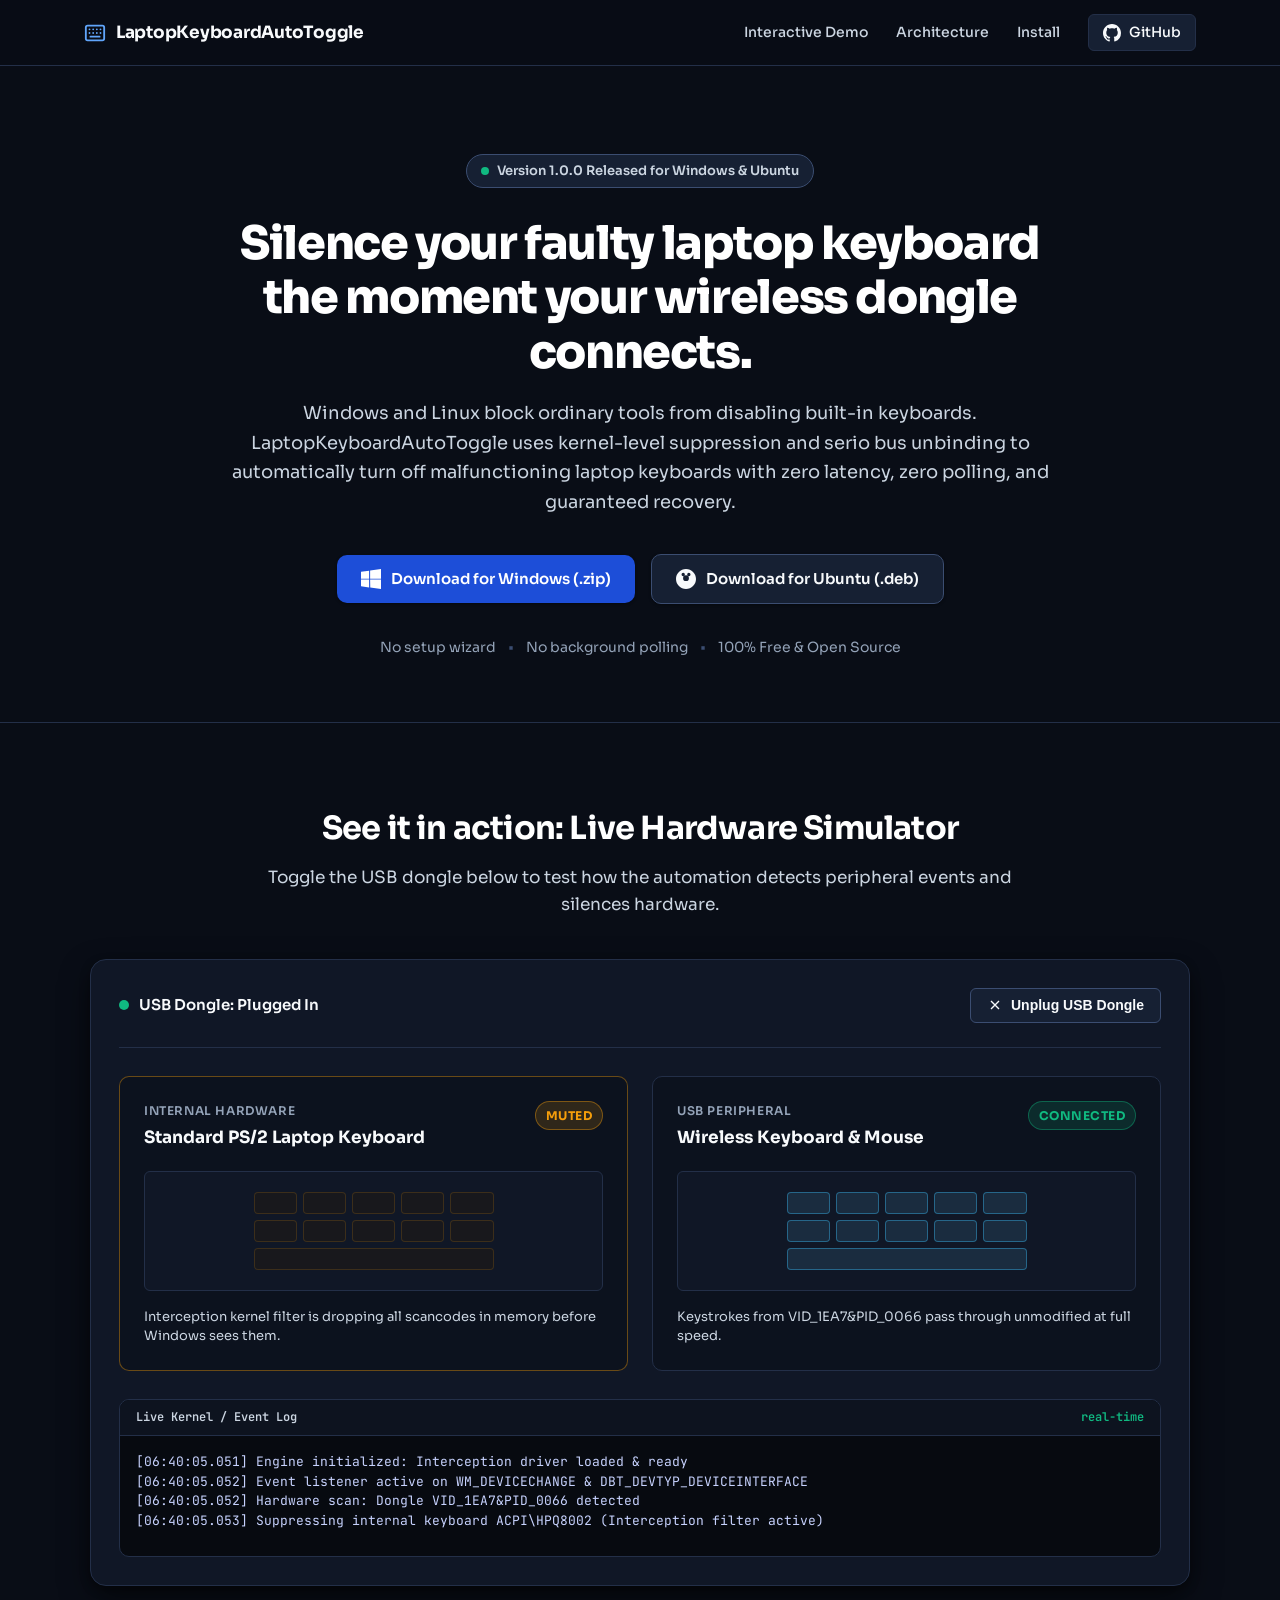
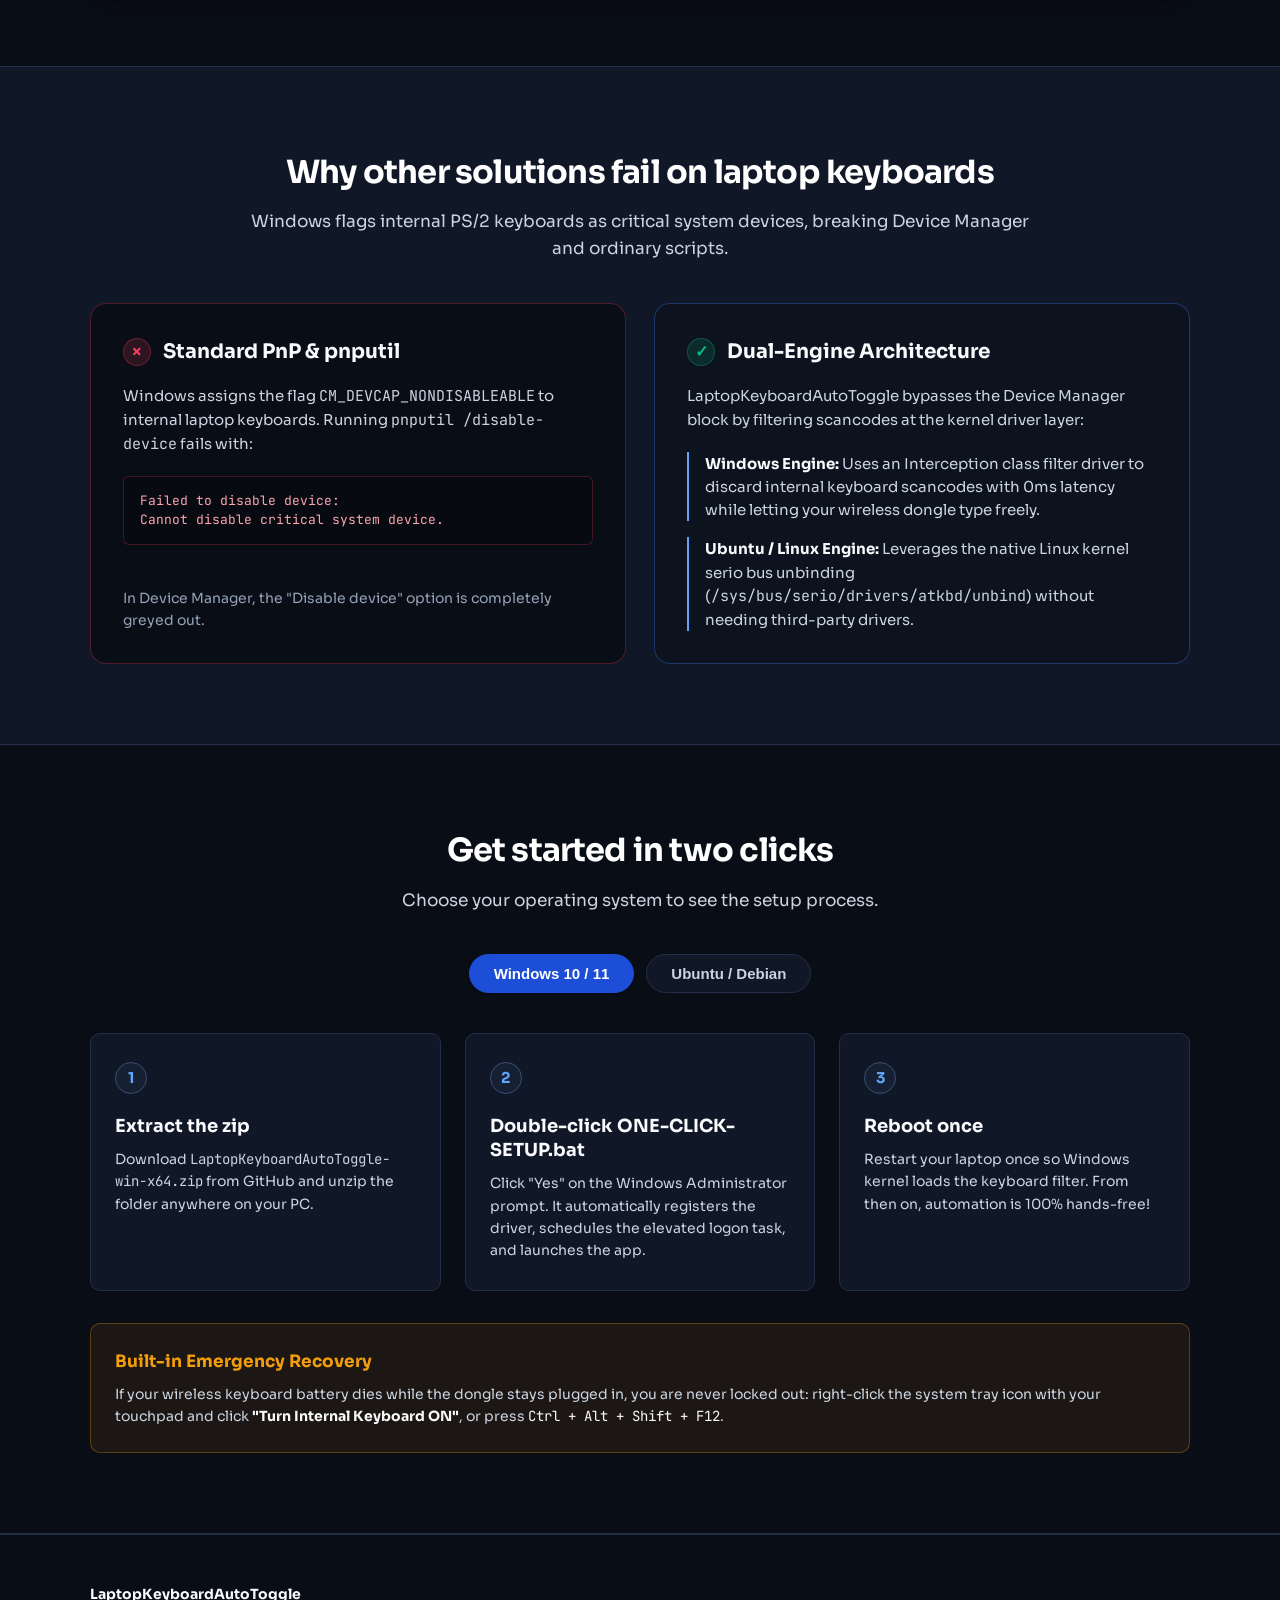
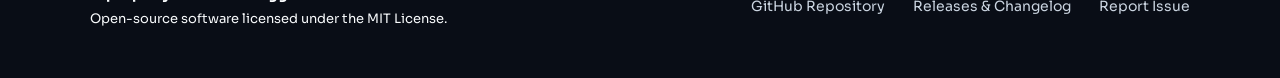
==== docs/index.html @ 0df617f4 "Add responsive landing page with interactive hardware simulator via impeccable skill" ====
<!DOCTYPE html>
<html lang="en">
<head>
  <meta charset="UTF-8">
  <meta name="viewport" content="width=device-width, initial-scale=1.0">
  <title>LaptopKeyboardAutoToggle — Automatic Internal Keyboard Suppression</title>
  <meta name="description" content="Lightweight open-source utility for Windows and Ubuntu that automatically silences faulty laptop keyboards when a wireless USB dongle connects.">
  <link rel="stylesheet" href="style.css">
  <link rel="preconnect" href="https://fonts.googleapis.com">
  <link rel="preconnect" href="https://fonts.gstatic.com" crossorigin>
  <link href="https://fonts.googleapis.com/css2?family=Sora:wght@400;500;600;700;800&family=JetBrains+Mono:wght@400;500;600&display=swap" rel="stylesheet">
</head>
<body>

  <!-- Navigation -->
  <nav class="site-nav">
    <div class="nav-container">
      <a href="#" class="brand">
        <svg class="brand-icon" viewBox="0 0 24 24" fill="none" stroke="currentColor" stroke-width="2" stroke-linecap="round" stroke-linejoin="round">
          <rect x="2" y="4" width="20" height="16" rx="2"></rect>
          <path d="M6 8h.001M10 8h.001M14 8h.001M18 8h.001M6 12h.001M10 12h.001M14 12h.001M18 12h.001M7 16h10"></path>
        </svg>
        <span>LaptopKeyboardAutoToggle</span>
      </a>

      <div class="nav-links">
        <a href="#simulator">Interactive Demo</a>
        <a href="#architecture">Architecture</a>
        <a href="#install">Install</a>
        <a href="https://github.com/tanim913/LaptopKeyboardAutoToggle" class="nav-btn-gh" target="_blank" rel="noopener">
          <svg viewBox="0 0 24 24" width="18" height="18" fill="currentColor">
            <path d="M12 0C5.37 0 0 5.37 0 12c0 5.31 3.435 9.795 8.205 11.385.6.105.825-.255.825-.57 0-.285-.015-1.23-.015-2.235-3.015.555-3.795-.735-4.035-1.41-.135-.345-.72-1.41-1.23-1.695-.42-.225-1.02-.78-.015-.795.945-.015 1.62.87 1.845 1.23 1.08 1.815 2.805 1.305 3.495.99.105-.78.42-1.305.765-1.605-2.67-.3-5.46-1.335-5.46-5.925 0-1.305.465-2.385 1.23-3.225-.12-.3-.54-1.53.12-3.18 0 0 1.005-.315 3.3 1.23.96-.27 1.98-.405 3-.405s2.04.135 3 .405c2.295-1.56 3.3-1.23 3.3-1.23.66 1.65.24 2.88.12 3.18.765.84 1.23 1.905 1.23 3.225 0 4.605-2.805 5.625-5.475 5.925.435.375.81 1.095.81 2.22 0 1.605-.015 2.895-.015 3.3 0 .315.225.69.825.57A12.02 12.02 0 0024 12c0-6.63-5.37-12-12-12z"/>
          </svg>
          <span>GitHub</span>
        </a>
      </div>
    </div>
  </nav>

  <!-- Hero Section -->
  <header class="hero-section">
    <div class="hero-container">
      <div class="version-badge">
        <span class="badge-dot"></span>
        <span>Version 1.0.0 Released for Windows & Ubuntu</span>
      </div>

      <h1 class="hero-title">
        Silence your faulty laptop keyboard the moment your wireless dongle connects.
      </h1>

      <p class="hero-description">
        Windows and Linux block ordinary tools from disabling built-in keyboards. LaptopKeyboardAutoToggle uses kernel-level suppression and serio bus unbinding to automatically turn off malfunctioning laptop keyboards with zero latency, zero polling, and guaranteed recovery.
      </p>

      <div class="hero-actions">
        <a href="https://github.com/tanim913/LaptopKeyboardAutoToggle/releases/download/v1.0.0/LaptopKeyboardAutoToggle-win-x64.zip" class="btn btn-primary">
          <svg viewBox="0 0 24 24" width="20" height="20" fill="currentColor">
            <path d="M0 3.449L9.75 2.1v9.451H0m10.949-9.602L24 0v11.551H10.949M0 12.6h9.75v9.451L0 20.699M10.949 12.6H24V24l-12.9-1.801"/>
          </svg>
          <span>Download for Windows (.zip)</span>
        </a>

        <a href="https://github.com/tanim913/LaptopKeyboardAutoToggle/releases/download/v1.0.0/laptop-keyboard-auto-toggle_1.0-1_all.deb" class="btn btn-secondary">
          <svg viewBox="0 0 24 24" width="20" height="20" fill="currentColor">
            <path d="M12 0C5.373 0 0 5.373 0 12c0 6.627 5.373 12 12 12s12-5.373 12-12c0-6.627-5.373-12-12-12zm-3.414 4.586a2.001 2.001 0 110 4 2.001 2.001 0 010-4zm6.828 0a2 2 0 110 4 2 2 0 010-4zM12 14.5a3.5 3.5 0 110-7 3.5 3.5 0 010 7z"/>
          </svg>
          <span>Download for Ubuntu (.deb)</span>
        </a>
      </div>

      <div class="hero-meta">
        <span>No setup wizard</span>
        <span class="meta-separator">•</span>
        <span>No background polling</span>
        <span class="meta-separator">•</span>
        <span>100% Free & Open Source</span>
      </div>
    </div>
  </header>

  <!-- Interactive Demo / Simulator Section -->
  <section id="simulator" class="simulator-section">
    <div class="section-container">
      <div class="section-header">
        <h2 class="section-title">See it in action: Live Hardware Simulator</h2>
        <p class="section-subtitle">Toggle the USB dongle below to test how the automation detects peripheral events and silences hardware.</p>
      </div>

      <div class="simulator-card">
        <div class="simulator-controls">
          <div class="control-label">
            <span class="control-indicator" id="simDongleStatusDot"></span>
            <span id="simDongleStatusText">USB Dongle: Plugged In</span>
          </div>

          <button id="simToggleBtn" class="sim-btn">
            <svg class="plug-icon" viewBox="0 0 24 24" fill="none" stroke="currentColor" stroke-width="2">
              <path d="M18 6L6 18M6 6l12 12"></path>
            </svg>
            <span id="simBtnLabel">Unplug USB Dongle</span>
          </button>
        </div>

        <div class="simulator-grid">
          <!-- Laptop Keyboard Device Card -->
          <div class="device-box" id="simLaptopBox">
            <div class="device-header">
              <div class="device-identity">
                <span class="device-type">Internal Hardware</span>
                <span class="device-name">Standard PS/2 Laptop Keyboard</span>
              </div>
              <span class="status-pill status-disabled" id="simLaptopPill">MUTED</span>
            </div>

            <div class="device-body">
              <div class="device-visual">
                <div class="keyboard-frame" id="simLaptopFrame">
                  <div class="key-row"><span class="key"></span><span class="key"></span><span class="key"></span><span class="key"></span><span class="key"></span></div>
                  <div class="key-row"><span class="key"></span><span class="key"></span><span class="key"></span><span class="key"></span><span class="key"></span></div>
                  <div class="key-row"><span class="key space"></span></div>
                </div>
              </div>
              <p class="device-caption" id="simLaptopCaption">Interception kernel filter is dropping all scancodes in memory before Windows sees them.</p>
            </div>
          </div>

          <!-- Wireless Keyboard Device Card -->
          <div class="device-box" id="simWirelessBox">
            <div class="device-header">
              <div class="device-identity">
                <span class="device-type">USB Peripheral</span>
                <span class="device-name">Wireless Keyboard & Mouse</span>
              </div>
              <span class="status-pill status-active" id="simWirelessPill">CONNECTED</span>
            </div>

            <div class="device-body">
              <div class="device-visual">
                <div class="keyboard-frame active-frame" id="simWirelessFrame">
                  <div class="key-row"><span class="key active"></span><span class="key active"></span><span class="key active"></span><span class="key active"></span><span class="key active"></span></div>
                  <div class="key-row"><span class="key active"></span><span class="key active"></span><span class="key active"></span><span class="key active"></span><span class="key active"></span></div>
                  <div class="key-row"><span class="key space active"></span></div>
                </div>
              </div>
              <p class="device-caption" id="simWirelessCaption">Keystrokes from VID_1EA7&PID_0066 pass through unmodified at full speed.</p>
            </div>
          </div>
        </div>

        <!-- Simulated Event Console -->
        <div class="console-box">
          <div class="console-bar">
            <span>Live Kernel / Event Log</span>
            <span class="console-tag">real-time</span>
          </div>
          <pre id="simConsoleOutput" class="console-content"></pre>
        </div>
      </div>
    </div>
  </section>

  <!-- The Problem & Architecture -->
  <section id="architecture" class="architecture-section">
    <div class="section-container">
      <div class="section-header">
        <h2 class="section-title">Why other solutions fail on laptop keyboards</h2>
        <p class="section-subtitle">Windows flags internal PS/2 keyboards as critical system devices, breaking Device Manager and ordinary scripts.</p>
      </div>

      <div class="comparison-grid">
        <div class="comparison-card comp-failed">
          <div class="card-title-group">
            <span class="card-marker">×</span>
            <h3>Standard PnP & pnputil</h3>
          </div>
          <p class="card-desc">
            Windows assigns the flag <code>CM_DEVCAP_NONDISABLEABLE</code> to internal laptop keyboards. Running <code>pnputil /disable-device</code> fails with:
          </p>
          <div class="code-snippet-box">
            <code>Failed to disable device:<br>Cannot disable critical system device.</code>
          </div>
          <p class="card-note">In Device Manager, the "Disable device" option is completely greyed out.</p>
        </div>

        <div class="comparison-card comp-success">
          <div class="card-title-group">
            <span class="card-marker check">✓</span>
            <h3>Dual-Engine Architecture</h3>
          </div>
          <p class="card-desc">
            LaptopKeyboardAutoToggle bypasses the Device Manager block by filtering scancodes at the kernel driver layer:
          </p>
          <ul class="engine-list">
            <li>
              <strong>Windows Engine:</strong> Uses an Interception class filter driver to discard internal keyboard scancodes with 0ms latency while letting your wireless dongle type freely.
            </li>
            <li>
              <strong>Ubuntu / Linux Engine:</strong> Leverages the native Linux kernel serio bus unbinding (<code>/sys/bus/serio/drivers/atkbd/unbind</code>) without needing third-party drivers.
            </li>
          </ul>
        </div>
      </div>
    </div>
  </section>

  <!-- Installation & Usage Guide -->
  <section id="install" class="install-section">
    <div class="section-container">
      <div class="section-header">
        <h2 class="section-title">Get started in two clicks</h2>
        <p class="section-subtitle">Choose your operating system to see the setup process.</p>
      </div>

      <!-- OS Tabs -->
      <div class="os-tabs">
        <button class="os-tab active" data-tab="win">Windows 10 / 11</button>
        <button class="os-tab" data-tab="linux">Ubuntu / Debian</button>
      </div>

      <!-- Windows Tab Content -->
      <div class="tab-pane active" id="pane-win">
        <div class="steps-grid">
          <div class="step-card">
            <div class="step-num">1</div>
            <h3>Extract the zip</h3>
            <p>Download <code>LaptopKeyboardAutoToggle-win-x64.zip</code> from GitHub and unzip the folder anywhere on your PC.</p>
          </div>

          <div class="step-card">
            <div class="step-num">2</div>
            <h3>Double-click ONE-CLICK-SETUP.bat</h3>
            <p>Click "Yes" on the Windows Administrator prompt. It automatically registers the driver, schedules the elevated logon task, and launches the app.</p>
          </div>

          <div class="step-card">
            <div class="step-num">3</div>
            <h3>Reboot once</h3>
            <p>Restart your laptop once so Windows kernel loads the keyboard filter. From then on, automation is 100% hands-free!</p>
          </div>
        </div>

        <div class="emergency-callout">
          <div class="callout-content">
            <h3>Built-in Emergency Recovery</h3>
            <p>If your wireless keyboard battery dies while the dongle stays plugged in, you are never locked out: right-click the system tray icon with your touchpad and click <strong>"Turn Internal Keyboard ON"</strong>, or press <code>Ctrl + Alt + Shift + F12</code>.</p>
          </div>
        </div>
      </div>

      <!-- Linux Tab Content -->
      <div class="tab-pane" id="pane-linux">
        <div class="steps-grid">
          <div class="step-card">
            <div class="step-num">1</div>
            <h3>Download the .deb</h3>
            <p>Download <code>laptop-keyboard-auto-toggle_1.0-1_all.deb</code> from GitHub Releases.</p>
          </div>

          <div class="step-card">
            <div class="step-num">2</div>
            <h3>Double-click to install</h3>
            <p>Open it with Ubuntu Software Center and click <strong>Install</strong>, or run in terminal:</p>
            <div class="code-line">
              <code>sudo dpkg -i laptop-keyboard-auto-toggle_1.0-1_all.deb</code>
              <button class="copy-btn" data-copy="sudo dpkg -i laptop-keyboard-auto-toggle_1.0-1_all.deb">Copy</button>
            </div>
          </div>

          <div class="step-card">
            <div class="step-num">3</div>
            <h3>Done</h3>
            <p>The indicator appears in your Ubuntu top bar and automatically silences the internal keyboard on dongle connection.</p>
          </div>
        </div>
      </div>
    </div>
  </section>

  <!-- Footer -->
  <footer class="site-footer">
    <div class="footer-container">
      <div class="footer-left">
        <p><strong>LaptopKeyboardAutoToggle</strong></p>
        <p class="footer-sub">Open-source software licensed under the MIT License.</p>
      </div>

      <div class="footer-right">
        <a href="https://github.com/tanim913/LaptopKeyboardAutoToggle" target="_blank" rel="noopener">GitHub Repository</a>
        <a href="https://github.com/tanim913/LaptopKeyboardAutoToggle/releases" target="_blank" rel="noopener">Releases & Changelog</a>
        <a href="https://github.com/tanim913/LaptopKeyboardAutoToggle/issues" target="_blank" rel="noopener">Report Issue</a>
      </div>
    </div>
  </footer>

  <script src="script.js"></script>
</body>
</html>
---- docs/style.css ----
/* ==========================================================================
   LaptopKeyboardAutoToggle — Official Stylesheet
   Crafted under Impeccable Design Principles
   ========================================================================== */

:root {
  --bg-canvas: #090d16;
  --bg-surface: #101726;
  --bg-surface-elevated: #162033;
  --bg-surface-inset: #0c121e;
  
  --border-subtle: #232f48;
  --border-medium: #3b4d71;
  --border-focus: #60a5fa;

  /* Strict WCAG AA high-contrast text palette against dark canvas */
  --text-primary: #f8fafc;
  --text-secondary: #cbd5e1;
  --text-muted: #94a3b8;
  
  /* Distinctive accent tokens without glow halos */
  --accent-blue: #1d4ed8;
  --accent-blue-hover: #1e40af;
  --accent-blue-light: #60a5fa;
  --accent-cyan: #38bdf8;
  --accent-emerald: #10b981;
  --accent-amber: #f59e0b;
  --accent-rose: #f43f5e;

  --font-sans: 'Sora', -apple-system, BlinkMacSystemFont, "Segoe UI", Roboto, sans-serif;
  --font-mono: 'JetBrains Mono', "Cascadia Code", Consolas, monospace;

  /* Purposeful neutral elevation shadows only (no zero-offset colored glow) */
  --shadow-sm: 0 1px 3px 0 rgba(0, 0, 0, 0.4);
  --shadow-md: 0 4px 16px -2px rgba(0, 0, 0, 0.5), 0 2px 6px -1px rgba(0, 0, 0, 0.3);
  --shadow-lg: 0 12px 32px -4px rgba(0, 0, 0, 0.65), 0 4px 12px -2px rgba(0, 0, 0, 0.4);
  --radius-sm: 6px;
  --radius-md: 10px;
  --radius-lg: 16px;
  --radius-full: 9999px;
}

/* Base & Browser Surface Customizations */
*, *::before, *::after {
  box-sizing: border-box;
  margin: 0;
  padding: 0;
}

html {
  scroll-behavior: smooth;
  font-size: 16px;
  background-color: var(--bg-canvas);
  color: var(--text-primary);
  font-family: var(--font-sans);
  -webkit-font-smoothing: antialiased;
  -moz-osx-font-smoothing: grayscale;
}

::selection {
  background-color: #1e3a8a;
  color: #ffffff;
}

::-webkit-scrollbar {
  width: 10px;
  height: 10px;
}

::-webkit-scrollbar-track {
  background: var(--bg-canvas);
}

::-webkit-scrollbar-thumb {
  background: var(--border-medium);
  border-radius: 5px;
  border: 2px solid var(--bg-canvas);
}

::-webkit-scrollbar-thumb:hover {
  background: var(--text-muted);
}

:focus-visible {
  outline: 2px solid var(--border-focus);
  outline-offset: 3px;
}

body {
  min-height: 100vh;
  line-height: 1.6;
  background-color: var(--bg-canvas);
}

a {
  color: inherit;
  text-decoration: none;
}

code, pre {
  font-family: var(--font-mono);
}

/* Site Navigation */
.site-nav {
  position: sticky;
  top: 0;
  z-index: 100;
  background-color: rgba(9, 13, 22, 0.94);
  backdrop-filter: blur(8px);
  border-bottom: 1px solid var(--border-subtle);
}

.nav-container {
  max-width: 1160px;
  margin: 0 auto;
  padding: 0.875rem 1.5rem;
  display: flex;
  align-items: center;
  justify-content: space-between;
}

.brand {
  display: flex;
  align-items: center;
  gap: 0.625rem;
  font-weight: 700;
  font-size: 1.0625rem;
  letter-spacing: -0.015em;
  color: var(--text-primary);
}

.brand-icon {
  width: 22px;
  height: 22px;
  color: var(--accent-blue-light);
}

.nav-links {
  display: flex;
  align-items: center;
  gap: 1.75rem;
}

.nav-links a {
  font-size: 0.875rem;
  font-weight: 500;
  color: var(--text-secondary);
  transition: color 0.15s ease;
}

.nav-links a:hover {
  color: var(--text-primary);
}

.nav-btn-gh {
  display: inline-flex;
  align-items: center;
  gap: 0.5rem;
  padding: 0.4rem 0.875rem;
  border-radius: var(--radius-sm);
  background-color: var(--bg-surface-elevated);
  border: 1px solid var(--border-subtle);
  color: var(--text-primary) !important;
  font-weight: 600;
  transition: background-color 0.15s ease, border-color 0.15s ease;
}

.nav-btn-gh:hover {
  background-color: var(--border-subtle);
  border-color: var(--border-medium);
}

/* Hero Section */
.hero-section {
  padding: 5.5rem 1.5rem 4rem;
  position: relative;
  border-bottom: 1px solid var(--border-subtle);
  background-color: var(--bg-canvas);
}

.hero-container {
  max-width: 860px;
  margin: 0 auto;
  text-align: center;
}

.version-badge {
  display: inline-flex;
  align-items: center;
  gap: 0.5rem;
  padding: 0.35rem 0.875rem;
  border-radius: var(--radius-full);
  background-color: var(--bg-surface-elevated);
  border: 1px solid var(--border-medium);
  font-size: 0.8125rem;
  font-weight: 600;
  color: var(--text-secondary);
  margin-bottom: 1.75rem;
}

.badge-dot {
  width: 8px;
  height: 8px;
  border-radius: 50%;
  background-color: var(--accent-emerald);
}

.hero-title {
  font-size: 2.875rem;
  font-weight: 800;
  line-height: 1.18;
  letter-spacing: -0.03em;
  color: #ffffff;
  margin-bottom: 1.25rem;
}

.hero-description {
  font-size: 1.125rem;
  color: var(--text-secondary);
  max-width: 68ch;
  margin: 0 auto 2.25rem;
  line-height: 1.65;
}

.hero-actions {
  display: flex;
  align-items: center;
  justify-content: center;
  gap: 1rem;
  flex-wrap: wrap;
  margin-bottom: 2rem;
}

.btn {
  display: inline-flex;
  align-items: center;
  gap: 0.625rem;
  padding: 0.75rem 1.5rem;
  font-size: 0.9375rem;
  font-weight: 600;
  border-radius: var(--radius-md);
  transition: all 0.18s cubic-bezier(0.16, 1, 0.3, 1);
  cursor: pointer;
  border: none;
}

.btn-primary {
  background-color: var(--accent-blue);
  color: #ffffff;
  box-shadow: var(--shadow-sm);
}

.btn-primary:hover {
  background-color: var(--accent-blue-hover);
  transform: translateY(-1px);
  box-shadow: var(--shadow-md);
}

.btn-secondary {
  background-color: var(--bg-surface-elevated);
  color: var(--text-primary);
  border: 1px solid var(--border-medium);
  box-shadow: var(--shadow-sm);
}

.btn-secondary:hover {
  background-color: var(--border-subtle);
  border-color: var(--text-muted);
  transform: translateY(-1px);
}

.hero-meta {
  display: flex;
  align-items: center;
  justify-content: center;
  gap: 0.75rem;
  font-size: 0.875rem;
  color: var(--text-muted);
}

.meta-separator {
  color: var(--border-medium);
}

/* Sections Shared Layout */
.section-container {
  max-width: 1100px;
  margin: 0 auto;
}

.section-header {
  margin-bottom: 2.5rem;
  text-align: center;
}

.section-title {
  font-size: 2rem;
  font-weight: 700;
  letter-spacing: -0.025em;
  color: #ffffff;
  margin-bottom: 0.625rem;
}

.section-subtitle {
  font-size: 1.0625rem;
  color: var(--text-secondary);
  max-width: 60ch;
  margin: 0 auto;
}

/* Simulator Section */
.simulator-section {
  padding: 5rem 1.5rem;
  border-bottom: 1px solid var(--border-subtle);
  background-color: var(--bg-canvas);
}

.simulator-card {
  background-color: var(--bg-surface);
  border: 1px solid var(--border-subtle);
  border-radius: var(--radius-lg);
  padding: 1.75rem;
  box-shadow: var(--shadow-lg);
}

.simulator-controls {
  display: flex;
  align-items: center;
  justify-content: space-between;
  padding-bottom: 1.5rem;
  border-bottom: 1px solid var(--border-subtle);
  margin-bottom: 1.75rem;
  flex-wrap: wrap;
  gap: 1rem;
}

.control-label {
  display: flex;
  align-items: center;
  gap: 0.625rem;
  font-size: 0.9375rem;
  font-weight: 600;
  color: var(--text-primary);
}

.control-indicator {
  width: 10px;
  height: 10px;
  border-radius: 50%;
  background-color: var(--accent-emerald);
  transition: background-color 0.2s ease;
}

.control-indicator.unplugged {
  background-color: var(--text-muted);
}

.sim-btn {
  display: inline-flex;
  align-items: center;
  gap: 0.5rem;
  padding: 0.55rem 1rem;
  font-size: 0.875rem;
  font-weight: 600;
  border-radius: var(--radius-sm);
  background-color: var(--bg-surface-elevated);
  border: 1px solid var(--border-medium);
  color: var(--text-primary);
  cursor: pointer;
  transition: all 0.15s ease;
}

.sim-btn:hover {
  background-color: var(--border-subtle);
  border-color: var(--text-secondary);
}

.plug-icon {
  width: 16px;
  height: 16px;
}

.simulator-grid {
  display: grid;
  grid-template-columns: 1fr 1fr;
  gap: 1.5rem;
  margin-bottom: 1.75rem;
}

@media (max-width: 768px) {
  .simulator-grid {
    grid-template-columns: 1fr;
  }
}

.device-box {
  background-color: var(--bg-surface-inset);
  border: 1px solid var(--border-subtle);
  border-radius: var(--radius-md);
  padding: 1.5rem;
  display: flex;
  flex-direction: column;
  transition: border-color 0.2s ease, background-color 0.2s ease;
}

.device-box.muted-device {
  border-color: rgba(245, 158, 11, 0.4);
}

.device-box.active-device {
  border-color: rgba(16, 185, 129, 0.4);
}

.device-header {
  display: flex;
  align-items: flex-start;
  justify-content: space-between;
  margin-bottom: 1.25rem;
}

.device-identity {
  display: flex;
  flex-direction: column;
  gap: 0.2rem;
}

.device-type {
  font-size: 0.75rem;
  text-transform: uppercase;
  letter-spacing: 0.05em;
  color: var(--text-muted);
  font-weight: 600;
}

.device-name {
  font-size: 1.0625rem;
  font-weight: 700;
  color: var(--text-primary);
}

.status-pill {
  padding: 0.25rem 0.625rem;
  font-size: 0.75rem;
  font-weight: 700;
  border-radius: var(--radius-full);
  letter-spacing: 0.04em;
}

.status-disabled {
  background-color: rgba(245, 158, 11, 0.15);
  color: var(--accent-amber);
  border: 1px solid rgba(245, 158, 11, 0.4);
}

.status-active {
  background-color: rgba(16, 185, 129, 0.15);
  color: var(--accent-emerald);
  border: 1px solid rgba(16, 185, 129, 0.4);
}

.status-offline {
  background-color: rgba(148, 163, 184, 0.12);
  color: var(--text-secondary);
  border: 1px solid var(--border-subtle);
}

.device-body {
  display: flex;
  flex-direction: column;
  flex-grow: 1;
}

.device-visual {
  background-color: var(--bg-surface);
  border: 1px solid var(--border-subtle);
  border-radius: var(--radius-sm);
  padding: 1.25rem 1rem;
  margin-bottom: 1rem;
  display: flex;
  justify-content: center;
}

.keyboard-frame {
  display: flex;
  flex-direction: column;
  gap: 6px;
  width: 100%;
  max-width: 240px;
}

.key-row {
  display: flex;
  gap: 6px;
  justify-content: center;
}

.key {
  height: 22px;
  flex: 1;
  background-color: var(--bg-surface-elevated);
  border: 1px solid var(--border-subtle);
  border-radius: 4px;
  transition: background-color 0.2s ease, border-color 0.2s ease, opacity 0.2s ease;
}

.key.space {
  flex: 3;
}

.key.active {
  background-color: #1a2c3f;
  border-color: rgba(56, 189, 248, 0.4);
}

.key.muted {
  background-color: #1f1a14;
  border-color: rgba(245, 158, 11, 0.3);
  opacity: 0.55;
}

.device-caption {
  font-size: 0.8125rem;
  color: var(--text-secondary);
  line-height: 1.5;
}

/* Console Box */
.console-box {
  background-color: #070a10;
  border: 1px solid var(--border-subtle);
  border-radius: var(--radius-md);
  overflow: hidden;
}

.console-bar {
  display: flex;
  align-items: center;
  justify-content: space-between;
  padding: 0.5rem 1rem;
  background-color: #0d131f;
  border-bottom: 1px solid var(--border-subtle);
  font-size: 0.75rem;
  font-weight: 600;
  color: var(--text-secondary);
  font-family: var(--font-mono);
}

.console-tag {
  color: var(--accent-emerald);
}

.console-content {
  padding: 1rem;
  font-family: var(--font-mono);
  font-size: 0.8125rem;
  color: #c7d2fe;
  height: 120px;
  overflow-y: auto;
  line-height: 1.5;
  white-space: pre-wrap;
}

/* Architecture Section */
.architecture-section {
  padding: 5rem 1.5rem;
  border-bottom: 1px solid var(--border-subtle);
  background-color: var(--bg-surface);
}

.comparison-grid {
  display: grid;
  grid-template-columns: 1fr 1fr;
  gap: 1.75rem;
}

@media (max-width: 860px) {
  .comparison-grid {
    grid-template-columns: 1fr;
  }
}

.comparison-card {
  background-color: var(--bg-canvas);
  border-radius: var(--radius-lg);
  padding: 2rem;
  border: 1px solid var(--border-subtle);
  display: flex;
  flex-direction: column;
}

.comp-failed {
  border-color: rgba(244, 63, 94, 0.3);
}

.comp-success {
  border-color: rgba(59, 130, 246, 0.35);
  background-color: var(--bg-surface-inset);
}

.card-title-group {
  display: flex;
  align-items: center;
  gap: 0.75rem;
  margin-bottom: 1rem;
}

.card-marker {
  display: inline-flex;
  align-items: center;
  justify-content: center;
  width: 28px;
  height: 28px;
  border-radius: 50%;
  font-size: 1rem;
  font-weight: 700;
  background-color: rgba(244, 63, 94, 0.15);
  color: var(--accent-rose);
  border: 1px solid rgba(244, 63, 94, 0.3);
}

.card-marker.check {
  background-color: rgba(16, 185, 129, 0.15);
  color: var(--accent-emerald);
  border-color: rgba(16, 185, 129, 0.3);
}

.card-title-group h3 {
  font-size: 1.25rem;
  font-weight: 700;
  color: var(--text-primary);
}

.card-desc {
  font-size: 0.9375rem;
  color: var(--text-secondary);
  margin-bottom: 1.25rem;
  line-height: 1.6;
}

.code-snippet-box {
  background-color: #070a10;
  border: 1px solid rgba(244, 63, 94, 0.25);
  border-radius: var(--radius-sm);
  padding: 0.875rem 1rem;
  margin-bottom: 1.25rem;
  font-size: 0.8125rem;
  color: #fda4af;
  line-height: 1.5;
}

.card-note {
  font-size: 0.875rem;
  color: var(--text-muted);
  margin-top: auto;
}

.engine-list {
  list-style: none;
  display: flex;
  flex-direction: column;
  gap: 1rem;
}

.engine-list li {
  font-size: 0.9375rem;
  color: var(--text-secondary);
  line-height: 1.55;
  padding-left: 1rem;
  border-left: 2px solid var(--accent-blue-light);
}

.engine-list strong {
  color: var(--text-primary);
}

/* Install Section */
.install-section {
  padding: 5rem 1.5rem;
  border-bottom: 1px solid var(--border-subtle);
  background-color: var(--bg-canvas);
}

.os-tabs {
  display: flex;
  justify-content: center;
  gap: 0.75rem;
  margin-bottom: 2.5rem;
}

.os-tab {
  padding: 0.625rem 1.5rem;
  font-size: 0.9375rem;
  font-weight: 600;
  border-radius: var(--radius-full);
  background-color: var(--bg-surface);
  border: 1px solid var(--border-subtle);
  color: var(--text-secondary);
  cursor: pointer;
  transition: all 0.15s ease;
}

.os-tab:hover {
  color: var(--text-primary);
  border-color: var(--border-medium);
}

.os-tab.active {
  background-color: var(--accent-blue);
  color: #ffffff;
  border-color: var(--accent-blue);
  box-shadow: var(--shadow-sm);
}

.tab-pane {
  display: none;
}

.tab-pane.active {
  display: block;
}

.steps-grid {
  display: grid;
  grid-template-columns: repeat(3, 1fr);
  gap: 1.5rem;
  margin-bottom: 2rem;
}

@media (max-width: 860px) {
  .steps-grid {
    grid-template-columns: 1fr;
  }
}

.step-card {
  background-color: var(--bg-surface);
  border: 1px solid var(--border-subtle);
  border-radius: var(--radius-md);
  padding: 1.75rem 1.5rem;
  display: flex;
  flex-direction: column;
}

.step-num {
  width: 32px;
  height: 32px;
  border-radius: 50%;
  background-color: var(--bg-surface-elevated);
  border: 1px solid var(--border-medium);
  display: flex;
  align-items: center;
  justify-content: center;
  font-weight: 700;
  font-size: 0.9375rem;
  color: var(--accent-blue-light);
  margin-bottom: 1.25rem;
}

.step-card h3 {
  font-size: 1.125rem;
  font-weight: 700;
  color: var(--text-primary);
  margin-bottom: 0.625rem;
  line-height: 1.35;
}

.step-card p {
  font-size: 0.875rem;
  color: var(--text-secondary);
  line-height: 1.6;
}

.code-line {
  display: flex;
  align-items: center;
  justify-content: space-between;
  background-color: #070a10;
  border: 1px solid var(--border-subtle);
  border-radius: var(--radius-sm);
  padding: 0.625rem 0.875rem;
  margin-top: 1rem;
  font-size: 0.8125rem;
  color: #38bdf8;
  gap: 0.5rem;
}

.code-line code {
  overflow-x: auto;
  white-space: nowrap;
}

.copy-btn {
  padding: 0.25rem 0.625rem;
  font-size: 0.75rem;
  font-weight: 600;
  border-radius: 4px;
  background-color: var(--bg-surface-elevated);
  border: 1px solid var(--border-medium);
  color: var(--text-primary);
  cursor: pointer;
  transition: all 0.15s ease;
  flex-shrink: 0;
}

.copy-btn:hover {
  background-color: var(--border-subtle);
  border-color: var(--text-secondary);
}

.emergency-callout {
  background-color: rgba(245, 158, 11, 0.08);
  border: 1px solid rgba(245, 158, 11, 0.3);
  border-radius: var(--radius-md);
  padding: 1.5rem;
}

.callout-content h3 {
  font-size: 1.0625rem;
  font-weight: 700;
  color: var(--accent-amber);
  margin-bottom: 0.5rem;
}

.callout-content p {
  font-size: 0.875rem;
  color: var(--text-secondary);
  line-height: 1.6;
}

.callout-content strong, .callout-content code {
  color: var(--text-primary);
}

/* Site Footer */
.site-footer {
  padding: 3rem 1.5rem;
  background-color: var(--bg-canvas);
  border-top: 1px solid var(--border-subtle);
  font-size: 0.875rem;
  color: var(--text-secondary);
}

.footer-container {
  max-width: 1100px;
  margin: 0 auto;
  display: flex;
  align-items: center;
  justify-content: space-between;
  flex-wrap: wrap;
  gap: 1.5rem;
}

.footer-left p {
  color: var(--text-primary);
}

.footer-sub {
  color: var(--text-muted);
  font-size: 0.8125rem;
  margin-top: 0.25rem;
}

.footer-right {
  display: flex;
  gap: 1.75rem;
}

.footer-right a {
  color: var(--text-secondary);
  transition: color 0.15s ease;
}

.footer-right a:hover {
  color: var(--text-primary);
}
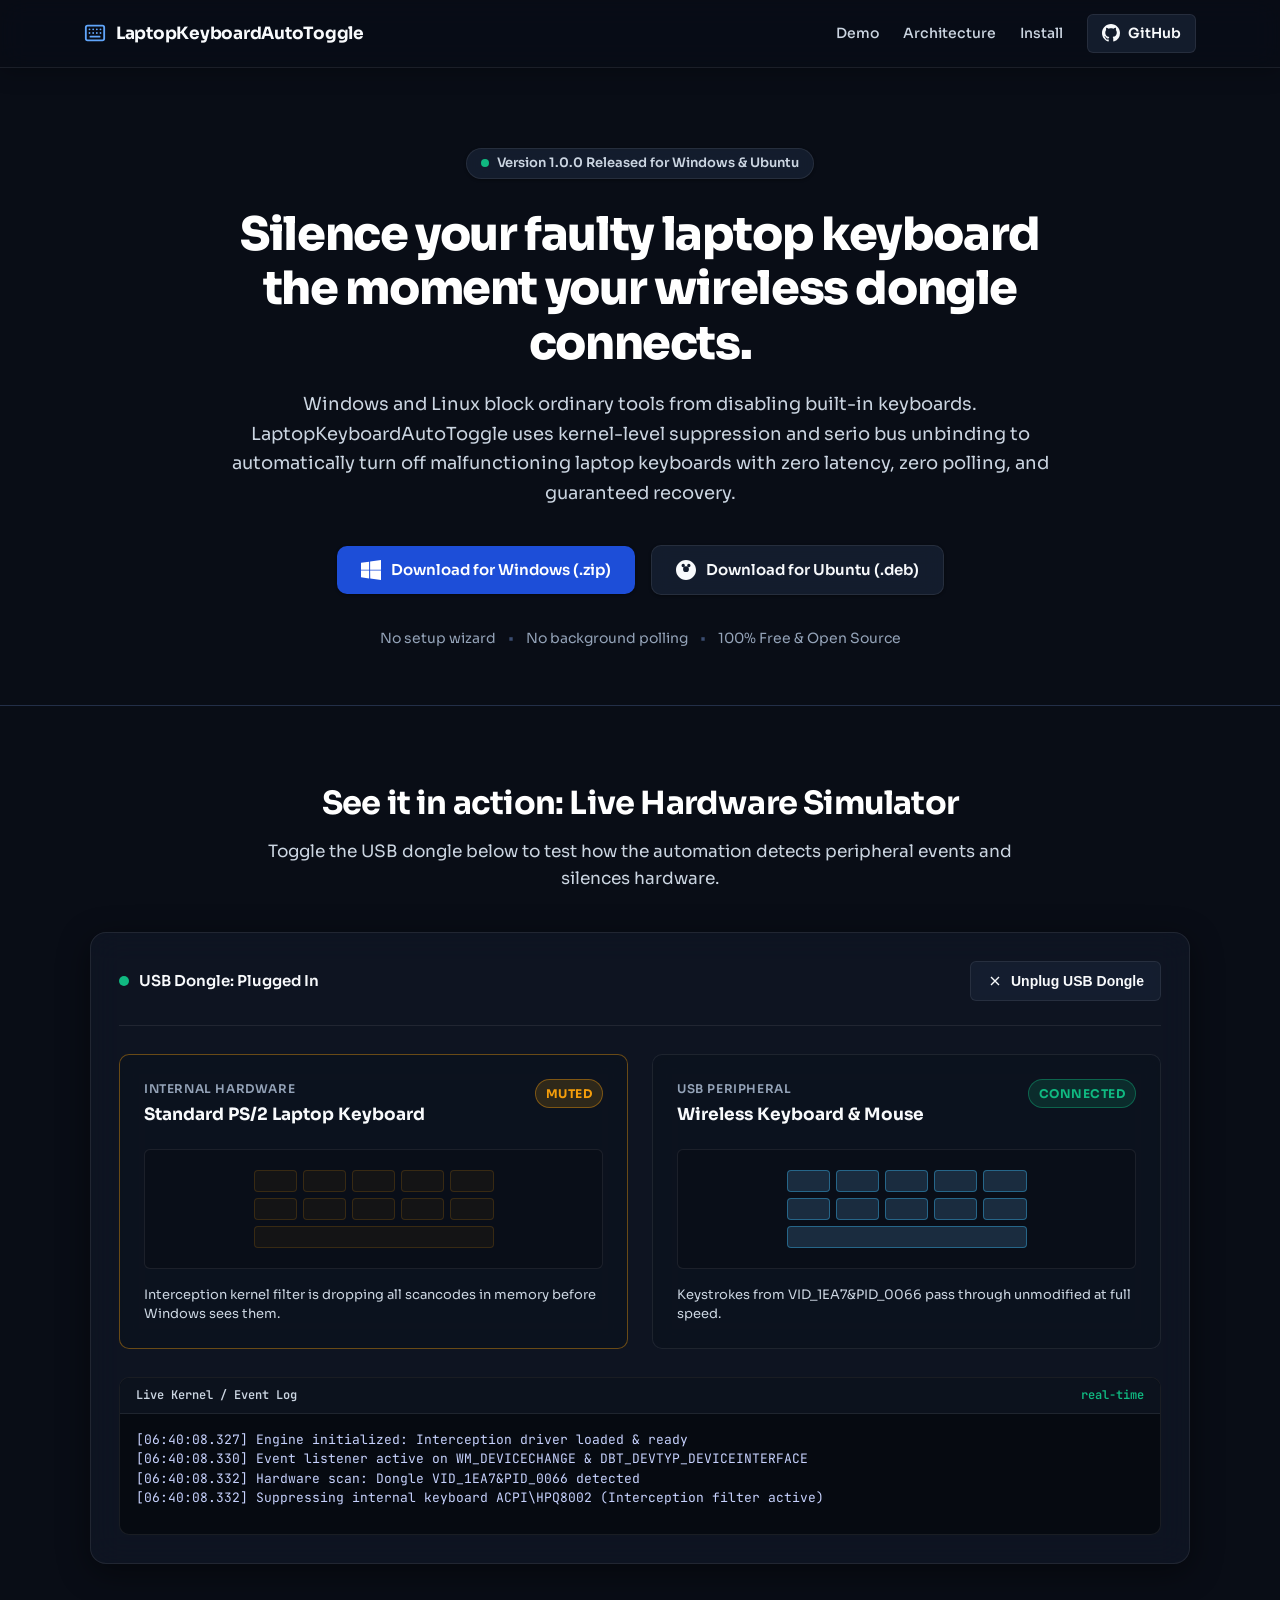
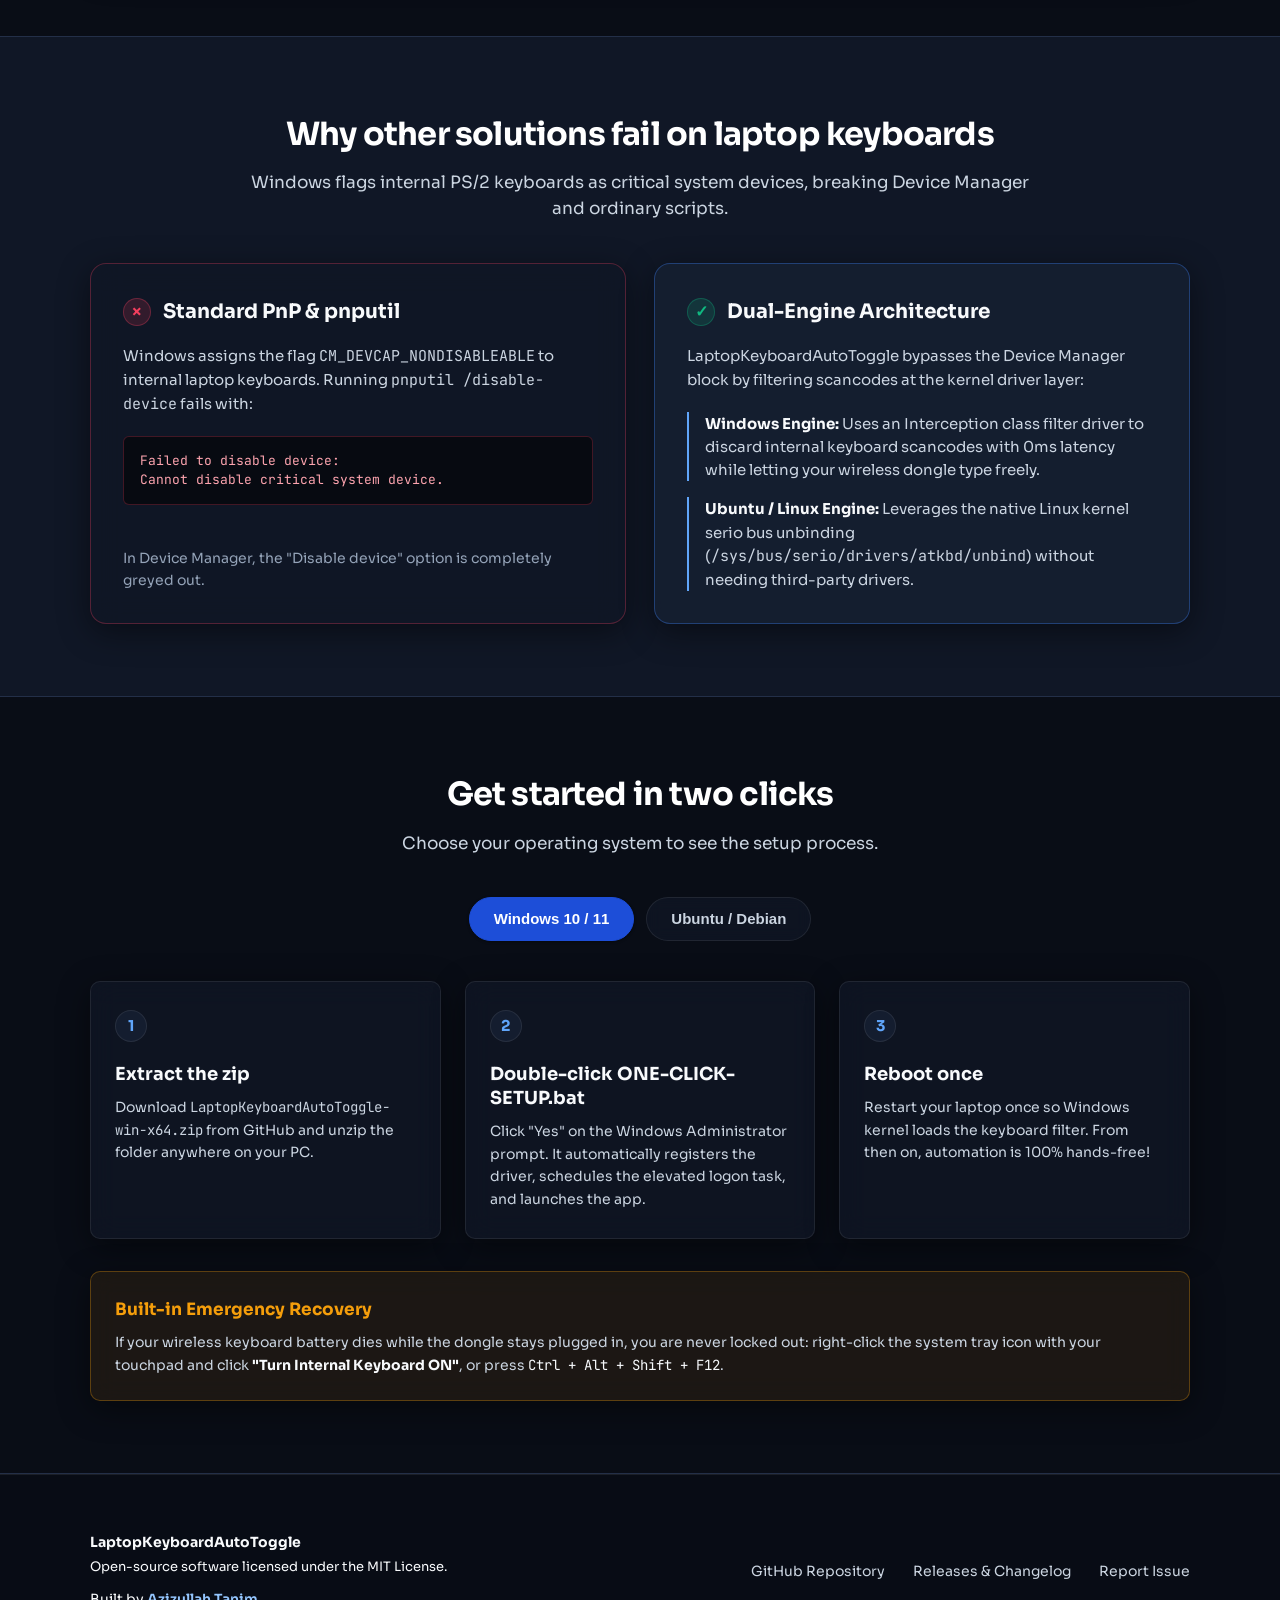
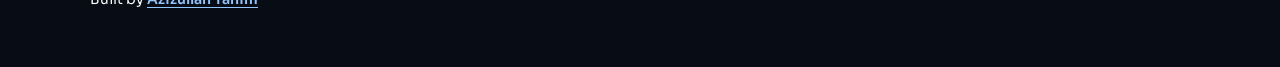
==== commit 1efdd742: "Enhance responsiveness across all screens, add author link, and polish glassy styling" ====
--- a/docs/index.html
+++ b/docs/index.html
@@ -20,18 +20,18 @@
           <rect x="2" y="4" width="20" height="16" rx="2"></rect>
           <path d="M6 8h.001M10 8h.001M14 8h.001M18 8h.001M6 12h.001M10 12h.001M14 12h.001M18 12h.001M7 16h10"></path>
         </svg>
-        <span>LaptopKeyboardAutoToggle</span>
+        <span class="brand-name">LaptopKeyboardAutoToggle</span>
       </a>
 
       <div class="nav-links">
-        <a href="#simulator">Interactive Demo</a>
-        <a href="#architecture">Architecture</a>
-        <a href="#install">Install</a>
-        <a href="https://github.com/tanim913/LaptopKeyboardAutoToggle" class="nav-btn-gh" target="_blank" rel="noopener">
+        <a href="#simulator" class="nav-item">Demo</a>
+        <a href="#architecture" class="nav-item">Architecture</a>
+        <a href="#install" class="nav-item">Install</a>
+        <a href="https://github.com/tanim913/LaptopKeyboardAutoToggle" class="nav-btn-gh" target="_blank" rel="noopener" aria-label="GitHub Repository">
           <svg viewBox="0 0 24 24" width="18" height="18" fill="currentColor">
             <path d="M12 0C5.37 0 0 5.37 0 12c0 5.31 3.435 9.795 8.205 11.385.6.105.825-.255.825-.57 0-.285-.015-1.23-.015-2.235-3.015.555-3.795-.735-4.035-1.41-.135-.345-.72-1.41-1.23-1.695-.42-.225-1.02-.78-.015-.795.945-.015 1.62.87 1.845 1.23 1.08 1.815 2.805 1.305 3.495.99.105-.78.42-1.305.765-1.605-2.67-.3-5.46-1.335-5.46-5.925 0-1.305.465-2.385 1.23-3.225-.12-.3-.54-1.53.12-3.18 0 0 1.005-.315 3.3 1.23.96-.27 1.98-.405 3-.405s2.04.135 3 .405c2.295-1.56 3.3-1.23 3.3-1.23.66 1.65.24 2.88.12 3.18.765.84 1.23 1.905 1.23 3.225 0 4.605-2.805 5.625-5.475 5.925.435.375.81 1.095.81 2.22 0 1.605-.015 2.895-.015 3.3 0 .315.225.69.825.57A12.02 12.02 0 0024 12c0-6.63-5.37-12-12-12z"/>
           </svg>
-          <span>GitHub</span>
+          <span class="gh-text">GitHub</span>
         </a>
       </div>
     </div>
@@ -283,6 +283,7 @@
       <div class="footer-left">
         <p><strong>LaptopKeyboardAutoToggle</strong></p>
         <p class="footer-sub">Open-source software licensed under the MIT License.</p>
+        <p class="footer-credit">Built by <a href="https://github.com/tanim913" target="_blank" rel="noopener" class="author-link">Azizullah Tanim</a></p>
       </div>
 
       <div class="footer-right">
--- a/docs/style.css
+++ b/docs/style.css
@@ -1,6 +1,6 @@
 /* ==========================================================================
    LaptopKeyboardAutoToggle — Official Stylesheet
-   Crafted under Impeccable Design Principles
+   Crafted under Impeccable Design Principles & Universal Responsive Rules
    ========================================================================== */
 
 :root {
@@ -8,6 +8,13 @@
   --bg-surface: #101726;
   --bg-surface-elevated: #162033;
   --bg-surface-inset: #0c121e;
+
+  /* Frosted glass acrylic surface tokens */
+  --glass-surface: rgba(16, 23, 38, 0.76);
+  --glass-surface-elevated: rgba(22, 32, 51, 0.82);
+  --glass-surface-inset: rgba(12, 18, 30, 0.72);
+  --glass-border: rgba(255, 255, 255, 0.08);
+  --glass-border-hover: rgba(96, 165, 250, 0.35);
   
   --border-subtle: #232f48;
   --border-medium: #3b4d71;
@@ -30,10 +37,12 @@
   --font-sans: 'Sora', -apple-system, BlinkMacSystemFont, "Segoe UI", Roboto, sans-serif;
   --font-mono: 'JetBrains Mono', "Cascadia Code", Consolas, monospace;
 
-  /* Purposeful neutral elevation shadows only (no zero-offset colored glow) */
+  /* Purposeful neutral elevation shadows only */
   --shadow-sm: 0 1px 3px 0 rgba(0, 0, 0, 0.4);
   --shadow-md: 0 4px 16px -2px rgba(0, 0, 0, 0.5), 0 2px 6px -1px rgba(0, 0, 0, 0.3);
   --shadow-lg: 0 12px 32px -4px rgba(0, 0, 0, 0.65), 0 4px 12px -2px rgba(0, 0, 0, 0.4);
+  --shadow-glass: 0 8px 32px 0 rgba(0, 0, 0, 0.45);
+  
   --radius-sm: 6px;
   --radius-md: 10px;
   --radius-lg: 16px;
@@ -55,6 +64,8 @@
   font-family: var(--font-sans);
   -webkit-font-smoothing: antialiased;
   -moz-osx-font-smoothing: grayscale;
+  max-width: 100%;
+  overflow-x: hidden;
 }
 
 ::selection {
@@ -63,8 +74,8 @@
 }
 
 ::-webkit-scrollbar {
-  width: 10px;
-  height: 10px;
+  width: 8px;
+  height: 8px;
 }
 
 ::-webkit-scrollbar-track {
@@ -73,7 +84,7 @@
 
 ::-webkit-scrollbar-thumb {
   background: var(--border-medium);
-  border-radius: 5px;
+  border-radius: 4px;
   border: 2px solid var(--bg-canvas);
 }
 
@@ -90,6 +101,9 @@
   min-height: 100vh;
   line-height: 1.6;
   background-color: var(--bg-canvas);
+  max-width: 100%;
+  overflow-x: hidden;
+  position: relative;
 }
 
 a {
@@ -101,14 +115,22 @@
   font-family: var(--font-mono);
 }
 
-/* Site Navigation */
+img, svg {
+  max-width: 100%;
+  height: auto;
+}
+
+/* Site Navigation (Frosted Glass Header) */
 .site-nav {
   position: sticky;
   top: 0;
   z-index: 100;
-  background-color: rgba(9, 13, 22, 0.94);
-  backdrop-filter: blur(8px);
-  border-bottom: 1px solid var(--border-subtle);
+  background-color: rgba(9, 13, 22, 0.85);
+  backdrop-filter: blur(14px) saturate(180%);
+  -webkit-backdrop-filter: blur(14px) saturate(180%);
+  border-bottom: 1px solid var(--glass-border);
+  box-shadow: 0 4px 20px rgba(0, 0, 0, 0.25);
+  width: 100%;
 }
 
 .nav-container {
@@ -118,6 +140,7 @@
   display: flex;
   align-items: center;
   justify-content: space-between;
+  gap: 1rem;
 }
 
 .brand {
@@ -128,28 +151,43 @@
   font-size: 1.0625rem;
   letter-spacing: -0.015em;
   color: var(--text-primary);
+  min-width: 0;
 }
 
 .brand-icon {
   width: 22px;
   height: 22px;
   color: var(--accent-blue-light);
+  flex-shrink: 0;
+  transition: transform 0.25s cubic-bezier(0.16, 1, 0.3, 1);
+}
+
+.brand:hover .brand-icon {
+  transform: rotate(-8deg) scale(1.08);
+}
+
+.brand-name {
+  white-space: nowrap;
+  overflow: hidden;
+  text-overflow: ellipsis;
 }
 
 .nav-links {
   display: flex;
   align-items: center;
-  gap: 1.75rem;
-}
-
-.nav-links a {
+  gap: 1.5rem;
+  flex-shrink: 0;
+}
+
+.nav-item {
   font-size: 0.875rem;
   font-weight: 500;
   color: var(--text-secondary);
   transition: color 0.15s ease;
-}
-
-.nav-links a:hover {
+  white-space: nowrap;
+}
+
+.nav-item:hover {
   color: var(--text-primary);
 }
 
@@ -157,23 +195,29 @@
   display: inline-flex;
   align-items: center;
   gap: 0.5rem;
-  padding: 0.4rem 0.875rem;
+  padding: 0.45rem 0.875rem;
   border-radius: var(--radius-sm);
-  background-color: var(--bg-surface-elevated);
-  border: 1px solid var(--border-subtle);
+  background-color: var(--glass-surface-elevated);
+  backdrop-filter: blur(8px);
+  -webkit-backdrop-filter: blur(8px);
+  border: 1px solid var(--glass-border);
   color: var(--text-primary) !important;
   font-weight: 600;
-  transition: background-color 0.15s ease, border-color 0.15s ease;
+  font-size: 0.875rem;
+  min-height: 38px;
+  transition: all 0.2s cubic-bezier(0.16, 1, 0.3, 1);
+  white-space: nowrap;
 }
 
 .nav-btn-gh:hover {
-  background-color: var(--border-subtle);
+  background-color: var(--bg-surface-elevated);
   border-color: var(--border-medium);
+  transform: translateY(-1px);
 }
 
 /* Hero Section */
 .hero-section {
-  padding: 5.5rem 1.5rem 4rem;
+  padding: 5rem 1.5rem 3.5rem;
   position: relative;
   border-bottom: 1px solid var(--border-subtle);
   background-color: var(--bg-canvas);
@@ -191,12 +235,23 @@
   gap: 0.5rem;
   padding: 0.35rem 0.875rem;
   border-radius: var(--radius-full);
-  background-color: var(--bg-surface-elevated);
-  border: 1px solid var(--border-medium);
+  background-color: var(--glass-surface-elevated);
+  backdrop-filter: blur(10px);
+  -webkit-backdrop-filter: blur(10px);
+  border: 1px solid var(--glass-border);
   font-size: 0.8125rem;
   font-weight: 600;
   color: var(--text-secondary);
   margin-bottom: 1.75rem;
+  box-shadow: var(--shadow-sm);
+  max-width: 100%;
+  line-height: 1.4;
+  transition: border-color 0.2s ease, transform 0.2s cubic-bezier(0.16, 1, 0.3, 1);
+}
+
+.version-badge:hover {
+  border-color: var(--border-medium);
+  transform: translateY(-1px);
 }
 
 .badge-dot {
@@ -204,19 +259,22 @@
   height: 8px;
   border-radius: 50%;
   background-color: var(--accent-emerald);
+  flex-shrink: 0;
 }
 
 .hero-title {
-  font-size: 2.875rem;
+  font-size: clamp(1.85rem, 4vw + 0.5rem, 2.875rem);
   font-weight: 800;
   line-height: 1.18;
   letter-spacing: -0.03em;
   color: #ffffff;
   margin-bottom: 1.25rem;
+  word-break: normal;
+  overflow-wrap: break-word;
 }
 
 .hero-description {
-  font-size: 1.125rem;
+  font-size: clamp(0.9375rem, 1.5vw + 0.5rem, 1.125rem);
   color: var(--text-secondary);
   max-width: 68ch;
   margin: 0 auto 2.25rem;
@@ -235,14 +293,17 @@
 .btn {
   display: inline-flex;
   align-items: center;
+  justify-content: center;
   gap: 0.625rem;
   padding: 0.75rem 1.5rem;
   font-size: 0.9375rem;
   font-weight: 600;
   border-radius: var(--radius-md);
-  transition: all 0.18s cubic-bezier(0.16, 1, 0.3, 1);
+  min-height: 44px;
+  transition: all 0.2s cubic-bezier(0.16, 1, 0.3, 1);
   cursor: pointer;
   border: none;
+  text-align: center;
 }
 
 .btn-primary {
@@ -253,21 +314,24 @@
 
 .btn-primary:hover {
   background-color: var(--accent-blue-hover);
-  transform: translateY(-1px);
+  transform: translateY(-2px);
   box-shadow: var(--shadow-md);
 }
 
 .btn-secondary {
+  background-color: var(--glass-surface-elevated);
+  backdrop-filter: blur(10px);
+  -webkit-backdrop-filter: blur(10px);
+  color: var(--text-primary);
+  border: 1px solid var(--glass-border);
+  box-shadow: var(--shadow-sm);
+}
+
+.btn-secondary:hover {
   background-color: var(--bg-surface-elevated);
-  color: var(--text-primary);
-  border: 1px solid var(--border-medium);
-  box-shadow: var(--shadow-sm);
-}
-
-.btn-secondary:hover {
-  background-color: var(--border-subtle);
   border-color: var(--text-muted);
-  transform: translateY(-1px);
+  transform: translateY(-2px);
+  box-shadow: var(--shadow-md);
 }
 
 .hero-meta {
@@ -277,6 +341,7 @@
   gap: 0.75rem;
   font-size: 0.875rem;
   color: var(--text-muted);
+  flex-wrap: wrap;
 }
 
 .meta-separator {
@@ -295,33 +360,39 @@
 }
 
 .section-title {
-  font-size: 2rem;
+  font-size: clamp(1.5rem, 3vw + 0.2rem, 2rem);
   font-weight: 700;
   letter-spacing: -0.025em;
   color: #ffffff;
   margin-bottom: 0.625rem;
+  word-break: normal;
+  overflow-wrap: break-word;
 }
 
 .section-subtitle {
-  font-size: 1.0625rem;
+  font-size: clamp(0.875rem, 1.2vw + 0.4rem, 1.0625rem);
   color: var(--text-secondary);
   max-width: 60ch;
   margin: 0 auto;
-}
-
-/* Simulator Section */
+  line-height: 1.55;
+}
+
+/* Simulator Section (Frosted Glass Card) */
 .simulator-section {
-  padding: 5rem 1.5rem;
+  padding: 4.5rem 1.5rem;
   border-bottom: 1px solid var(--border-subtle);
   background-color: var(--bg-canvas);
 }
 
 .simulator-card {
-  background-color: var(--bg-surface);
-  border: 1px solid var(--border-subtle);
+  background-color: var(--glass-surface);
+  backdrop-filter: blur(16px);
+  -webkit-backdrop-filter: blur(16px);
+  border: 1px solid var(--glass-border);
   border-radius: var(--radius-lg);
   padding: 1.75rem;
-  box-shadow: var(--shadow-lg);
+  box-shadow: var(--shadow-glass);
+  transition: border-color 0.25s ease;
 }
 
 .simulator-controls {
@@ -329,7 +400,7 @@
   align-items: center;
   justify-content: space-between;
   padding-bottom: 1.5rem;
-  border-bottom: 1px solid var(--border-subtle);
+  border-bottom: 1px solid var(--glass-border);
   margin-bottom: 1.75rem;
   flex-wrap: wrap;
   gap: 1rem;
@@ -349,7 +420,8 @@
   height: 10px;
   border-radius: 50%;
   background-color: var(--accent-emerald);
-  transition: background-color 0.2s ease;
+  transition: background-color 0.25s ease;
+  flex-shrink: 0;
 }
 
 .control-indicator.unplugged {
@@ -359,26 +431,37 @@
 .sim-btn {
   display: inline-flex;
   align-items: center;
+  justify-content: center;
   gap: 0.5rem;
   padding: 0.55rem 1rem;
   font-size: 0.875rem;
   font-weight: 600;
   border-radius: var(--radius-sm);
+  background-color: var(--glass-surface-elevated);
+  backdrop-filter: blur(8px);
+  -webkit-backdrop-filter: blur(8px);
+  border: 1px solid var(--glass-border);
+  color: var(--text-primary);
+  cursor: pointer;
+  min-height: 40px;
+  transition: all 0.2s cubic-bezier(0.16, 1, 0.3, 1);
+}
+
+.sim-btn:hover {
   background-color: var(--bg-surface-elevated);
-  border: 1px solid var(--border-medium);
-  color: var(--text-primary);
-  cursor: pointer;
-  transition: all 0.15s ease;
-}
-
-.sim-btn:hover {
-  background-color: var(--border-subtle);
-  border-color: var(--text-secondary);
+  border-color: var(--border-focus);
+  transform: translateY(-1px);
 }
 
 .plug-icon {
   width: 16px;
   height: 16px;
+  transition: transform 0.2s ease;
+  flex-shrink: 0;
+}
+
+.sim-btn:hover .plug-icon {
+  transform: rotate(90deg);
 }
 
 .simulator-grid {
@@ -388,20 +471,16 @@
   margin-bottom: 1.75rem;
 }
 
-@media (max-width: 768px) {
-  .simulator-grid {
-    grid-template-columns: 1fr;
-  }
-}
-
 .device-box {
-  background-color: var(--bg-surface-inset);
-  border: 1px solid var(--border-subtle);
+  background-color: var(--glass-surface-inset);
+  backdrop-filter: blur(12px);
+  -webkit-backdrop-filter: blur(12px);
+  border: 1px solid var(--glass-border);
   border-radius: var(--radius-md);
   padding: 1.5rem;
   display: flex;
   flex-direction: column;
-  transition: border-color 0.2s ease, background-color 0.2s ease;
+  transition: border-color 0.25s ease, background-color 0.25s ease, transform 0.25s ease;
 }
 
 .device-box.muted-device {
@@ -417,12 +496,14 @@
   align-items: flex-start;
   justify-content: space-between;
   margin-bottom: 1.25rem;
+  gap: 0.5rem;
 }
 
 .device-identity {
   display: flex;
   flex-direction: column;
   gap: 0.2rem;
+  min-width: 0;
 }
 
 .device-type {
@@ -437,6 +518,8 @@
   font-size: 1.0625rem;
   font-weight: 700;
   color: var(--text-primary);
+  word-break: normal;
+  overflow-wrap: break-word;
 }
 
 .status-pill {
@@ -445,6 +528,8 @@
   font-weight: 700;
   border-radius: var(--radius-full);
   letter-spacing: 0.04em;
+  transition: all 0.2s ease;
+  flex-shrink: 0;
 }
 
 .status-disabled {
@@ -472,8 +557,8 @@
 }
 
 .device-visual {
-  background-color: var(--bg-surface);
-  border: 1px solid var(--border-subtle);
+  background-color: rgba(9, 13, 22, 0.6);
+  border: 1px solid var(--glass-border);
   border-radius: var(--radius-sm);
   padding: 1.25rem 1rem;
   margin-bottom: 1rem;
@@ -498,10 +583,10 @@
 .key {
   height: 22px;
   flex: 1;
-  background-color: var(--bg-surface-elevated);
-  border: 1px solid var(--border-subtle);
+  background-color: var(--glass-surface-elevated);
+  border: 1px solid var(--glass-border);
   border-radius: 4px;
-  transition: background-color 0.2s ease, border-color 0.2s ease, opacity 0.2s ease;
+  transition: background-color 0.25s ease, border-color 0.25s ease, opacity 0.25s ease;
 }
 
 .key.space {
@@ -527,10 +612,11 @@
 
 /* Console Box */
 .console-box {
-  background-color: #070a10;
-  border: 1px solid var(--border-subtle);
+  background-color: rgba(7, 10, 16, 0.85);
+  border: 1px solid var(--glass-border);
   border-radius: var(--radius-md);
   overflow: hidden;
+  max-width: 100%;
 }
 
 .console-bar {
@@ -538,8 +624,8 @@
   align-items: center;
   justify-content: space-between;
   padding: 0.5rem 1rem;
-  background-color: #0d131f;
-  border-bottom: 1px solid var(--border-subtle);
+  background-color: rgba(13, 19, 31, 0.9);
+  border-bottom: 1px solid var(--glass-border);
   font-size: 0.75rem;
   font-weight: 600;
   color: var(--text-secondary);
@@ -558,12 +644,13 @@
   height: 120px;
   overflow-y: auto;
   line-height: 1.5;
-  white-space: pre-wrap;
+  white-space: pre;
+  overflow-x: auto;
 }
 
 /* Architecture Section */
 .architecture-section {
-  padding: 5rem 1.5rem;
+  padding: 4.5rem 1.5rem;
   border-bottom: 1px solid var(--border-subtle);
   background-color: var(--bg-surface);
 }
@@ -574,28 +661,38 @@
   gap: 1.75rem;
 }
 
-@media (max-width: 860px) {
-  .comparison-grid {
-    grid-template-columns: 1fr;
-  }
-}
-
 .comparison-card {
-  background-color: var(--bg-canvas);
+  background-color: var(--glass-surface);
+  backdrop-filter: blur(14px);
+  -webkit-backdrop-filter: blur(14px);
   border-radius: var(--radius-lg);
   padding: 2rem;
-  border: 1px solid var(--border-subtle);
+  border: 1px solid var(--glass-border);
   display: flex;
   flex-direction: column;
+  box-shadow: var(--shadow-glass);
+  transition: transform 0.25s cubic-bezier(0.16, 1, 0.3, 1), border-color 0.25s ease;
+}
+
+.comparison-card:hover {
+  transform: translateY(-2px);
 }
 
 .comp-failed {
   border-color: rgba(244, 63, 94, 0.3);
 }
 
+.comp-failed:hover {
+  border-color: rgba(244, 63, 94, 0.5);
+}
+
 .comp-success {
   border-color: rgba(59, 130, 246, 0.35);
-  background-color: var(--bg-surface-inset);
+  background-color: var(--glass-surface-elevated);
+}
+
+.comp-success:hover {
+  border-color: rgba(59, 130, 246, 0.6);
 }
 
 .card-title-group {
@@ -617,6 +714,7 @@
   background-color: rgba(244, 63, 94, 0.15);
   color: var(--accent-rose);
   border: 1px solid rgba(244, 63, 94, 0.3);
+  flex-shrink: 0;
 }
 
 .card-marker.check {
@@ -639,7 +737,7 @@
 }
 
 .code-snippet-box {
-  background-color: #070a10;
+  background-color: rgba(7, 10, 16, 0.9);
   border: 1px solid rgba(244, 63, 94, 0.25);
   border-radius: var(--radius-sm);
   padding: 0.875rem 1rem;
@@ -647,6 +745,7 @@
   font-size: 0.8125rem;
   color: #fda4af;
   line-height: 1.5;
+  overflow-x: auto;
 }
 
 .card-note {
@@ -676,7 +775,7 @@
 
 /* Install Section */
 .install-section {
-  padding: 5rem 1.5rem;
+  padding: 4.5rem 1.5rem;
   border-bottom: 1px solid var(--border-subtle);
   background-color: var(--bg-canvas);
 }
@@ -686,6 +785,7 @@
   justify-content: center;
   gap: 0.75rem;
   margin-bottom: 2.5rem;
+  flex-wrap: wrap;
 }
 
 .os-tab {
@@ -693,16 +793,23 @@
   font-size: 0.9375rem;
   font-weight: 600;
   border-radius: var(--radius-full);
-  background-color: var(--bg-surface);
-  border: 1px solid var(--border-subtle);
+  background-color: var(--glass-surface);
+  backdrop-filter: blur(8px);
+  -webkit-backdrop-filter: blur(8px);
+  border: 1px solid var(--glass-border);
   color: var(--text-secondary);
   cursor: pointer;
-  transition: all 0.15s ease;
+  min-height: 44px;
+  display: inline-flex;
+  align-items: center;
+  justify-content: center;
+  transition: all 0.2s cubic-bezier(0.16, 1, 0.3, 1);
 }
 
 .os-tab:hover {
   color: var(--text-primary);
   border-color: var(--border-medium);
+  transform: translateY(-1px);
 }
 
 .os-tab.active {
@@ -727,27 +834,30 @@
   margin-bottom: 2rem;
 }
 
-@media (max-width: 860px) {
-  .steps-grid {
-    grid-template-columns: 1fr;
-  }
-}
-
 .step-card {
-  background-color: var(--bg-surface);
-  border: 1px solid var(--border-subtle);
+  background-color: var(--glass-surface);
+  backdrop-filter: blur(14px);
+  -webkit-backdrop-filter: blur(14px);
+  border: 1px solid var(--glass-border);
   border-radius: var(--radius-md);
   padding: 1.75rem 1.5rem;
   display: flex;
   flex-direction: column;
+  box-shadow: var(--shadow-glass);
+  transition: transform 0.25s cubic-bezier(0.16, 1, 0.3, 1), border-color 0.25s ease;
+}
+
+.step-card:hover {
+  transform: translateY(-2px);
+  border-color: var(--glass-border-hover);
 }
 
 .step-num {
   width: 32px;
   height: 32px;
   border-radius: 50%;
-  background-color: var(--bg-surface-elevated);
-  border: 1px solid var(--border-medium);
+  background-color: var(--glass-surface-elevated);
+  border: 1px solid var(--glass-border);
   display: flex;
   align-items: center;
   justify-content: center;
@@ -755,6 +865,7 @@
   font-size: 0.9375rem;
   color: var(--accent-blue-light);
   margin-bottom: 1.25rem;
+  flex-shrink: 0;
 }
 
 .step-card h3 {
@@ -775,44 +886,54 @@
   display: flex;
   align-items: center;
   justify-content: space-between;
-  background-color: #070a10;
-  border: 1px solid var(--border-subtle);
+  background-color: rgba(7, 10, 16, 0.9);
+  border: 1px solid var(--glass-border);
   border-radius: var(--radius-sm);
   padding: 0.625rem 0.875rem;
   margin-top: 1rem;
   font-size: 0.8125rem;
   color: #38bdf8;
   gap: 0.5rem;
+  max-width: 100%;
 }
 
 .code-line code {
   overflow-x: auto;
   white-space: nowrap;
+  flex: 1;
+  min-width: 0;
 }
 
 .copy-btn {
-  padding: 0.25rem 0.625rem;
+  padding: 0.35rem 0.75rem;
   font-size: 0.75rem;
   font-weight: 600;
   border-radius: 4px;
-  background-color: var(--bg-surface-elevated);
-  border: 1px solid var(--border-medium);
+  background-color: var(--glass-surface-elevated);
+  border: 1px solid var(--glass-border);
   color: var(--text-primary);
   cursor: pointer;
+  min-height: 34px;
+  display: inline-flex;
+  align-items: center;
+  justify-content: center;
   transition: all 0.15s ease;
   flex-shrink: 0;
 }
 
 .copy-btn:hover {
-  background-color: var(--border-subtle);
+  background-color: var(--bg-surface-elevated);
   border-color: var(--text-secondary);
 }
 
 .emergency-callout {
   background-color: rgba(245, 158, 11, 0.08);
+  backdrop-filter: blur(12px);
+  -webkit-backdrop-filter: blur(12px);
   border: 1px solid rgba(245, 158, 11, 0.3);
   border-radius: var(--radius-md);
   padding: 1.5rem;
+  box-shadow: var(--shadow-glass);
 }
 
 .callout-content h3 {
@@ -834,9 +955,11 @@
 
 /* Site Footer */
 .site-footer {
-  padding: 3rem 1.5rem;
-  background-color: var(--bg-canvas);
-  border-top: 1px solid var(--border-subtle);
+  padding: 3.5rem 1.5rem;
+  background-color: rgba(9, 13, 22, 0.94);
+  backdrop-filter: blur(14px);
+  -webkit-backdrop-filter: blur(14px);
+  border-top: 1px solid var(--glass-border);
   font-size: 0.875rem;
   color: var(--text-secondary);
 }
@@ -848,7 +971,7 @@
   align-items: center;
   justify-content: space-between;
   flex-wrap: wrap;
-  gap: 1.5rem;
+  gap: 1.75rem;
 }
 
 .footer-left p {
@@ -861,16 +984,232 @@
   margin-top: 0.25rem;
 }
 
+.footer-credit {
+  margin-top: 0.625rem;
+  font-size: 0.875rem;
+  color: var(--text-secondary);
+}
+
+.author-link {
+  color: #93c5fd;
+  font-weight: 600;
+  text-decoration: underline;
+  text-underline-offset: 3px;
+  transition: color 0.15s ease, text-decoration-color 0.15s ease;
+}
+
+.author-link:hover {
+  color: #bfdbfe;
+  text-decoration-color: #60a5fa;
+}
+
 .footer-right {
   display: flex;
   gap: 1.75rem;
+  flex-wrap: wrap;
 }
 
 .footer-right a {
   color: var(--text-secondary);
   transition: color 0.15s ease;
+  min-height: 38px;
+  display: inline-flex;
+  align-items: center;
 }
 
 .footer-right a:hover {
   color: var(--text-primary);
 }
+
+/* ==========================================================================
+   Comprehensive Responsive Breakpoints (Mobile, Phablet, Tablet, Laptop)
+   ========================================================================== */
+
+/* Tablets & Small Laptops (<= 1024px) */
+@media (max-width: 1024px) {
+  .section-container {
+    padding: 0 0.5rem;
+  }
+
+  .steps-grid {
+    grid-template-columns: repeat(3, 1fr);
+    gap: 1.25rem;
+  }
+}
+
+/* Tablets (<= 860px) */
+@media (max-width: 860px) {
+  .steps-grid {
+    grid-template-columns: 1fr;
+    gap: 1rem;
+  }
+
+  .comparison-grid {
+    grid-template-columns: 1fr;
+    gap: 1.5rem;
+  }
+
+  .simulator-grid {
+    grid-template-columns: 1fr;
+    gap: 1.25rem;
+  }
+}
+
+/* Medium & Small Tablets / Large Phones (<= 768px) */
+@media (max-width: 768px) {
+  .nav-container {
+    padding: 0.75rem 1.25rem;
+  }
+
+  .nav-item {
+    display: none; /* Clean uncluttered mobile header */
+  }
+
+  .hero-section {
+    padding: 4rem 1.25rem 2.75rem;
+  }
+
+  .simulator-section,
+  .architecture-section,
+  .install-section {
+    padding: 3.5rem 1.25rem;
+  }
+
+  .simulator-card {
+    padding: 1.25rem;
+  }
+
+  .hero-actions {
+    flex-direction: column;
+    width: 100%;
+  }
+
+  .hero-actions .btn {
+    width: 100%;
+    max-width: 440px;
+  }
+
+  .footer-container {
+    flex-direction: column;
+    align-items: flex-start;
+    gap: 1.5rem;
+  }
+
+  .footer-right {
+    flex-direction: column;
+    gap: 0.75rem;
+    width: 100%;
+  }
+}
+
+/* Small Phones (<= 480px) */
+@media (max-width: 480px) {
+  .nav-container {
+    padding: 0.625rem 1rem;
+  }
+
+  .brand {
+    font-size: 0.9375rem;
+  }
+
+  .brand-icon {
+    width: 20px;
+    height: 20px;
+  }
+
+  .gh-text {
+    display: none; /* Icon-only GitHub button on smallest screens */
+  }
+
+  .nav-btn-gh {
+    padding: 0.4rem 0.65rem;
+    min-height: 36px;
+  }
+
+  .hero-section {
+    padding: 3.25rem 1rem 2.25rem;
+  }
+
+  .version-badge {
+    font-size: 0.75rem;
+    padding: 0.3rem 0.625rem;
+    margin-bottom: 1.25rem;
+  }
+
+  .simulator-section,
+  .architecture-section,
+  .install-section {
+    padding: 2.75rem 1rem;
+  }
+
+  .simulator-card {
+    padding: 1rem;
+    border-radius: var(--radius-md);
+  }
+
+  .simulator-controls {
+    flex-direction: column;
+    align-items: stretch;
+    gap: 0.875rem;
+  }
+
+  .sim-btn {
+    width: 100%;
+    min-height: 44px;
+  }
+
+  .device-box {
+    padding: 1rem;
+  }
+
+  .device-header {
+    flex-direction: column;
+    align-items: flex-start;
+    gap: 0.5rem;
+  }
+
+  .status-pill {
+    align-self: flex-start;
+  }
+
+  .comparison-card {
+    padding: 1.25rem;
+    border-radius: var(--radius-md);
+  }
+
+  .step-card {
+    padding: 1.25rem 1rem;
+  }
+
+  .os-tabs {
+    flex-direction: column;
+    width: 100%;
+  }
+
+  .os-tab {
+    width: 100%;
+  }
+
+  .code-line {
+    flex-direction: column;
+    align-items: stretch;
+    gap: 0.625rem;
+  }
+
+  .code-line code {
+    width: 100%;
+  }
+
+  .copy-btn {
+    width: 100%;
+    min-height: 38px;
+  }
+
+  .emergency-callout {
+    padding: 1rem;
+  }
+
+  .site-footer {
+    padding: 2.5rem 1rem;
+  }
+}
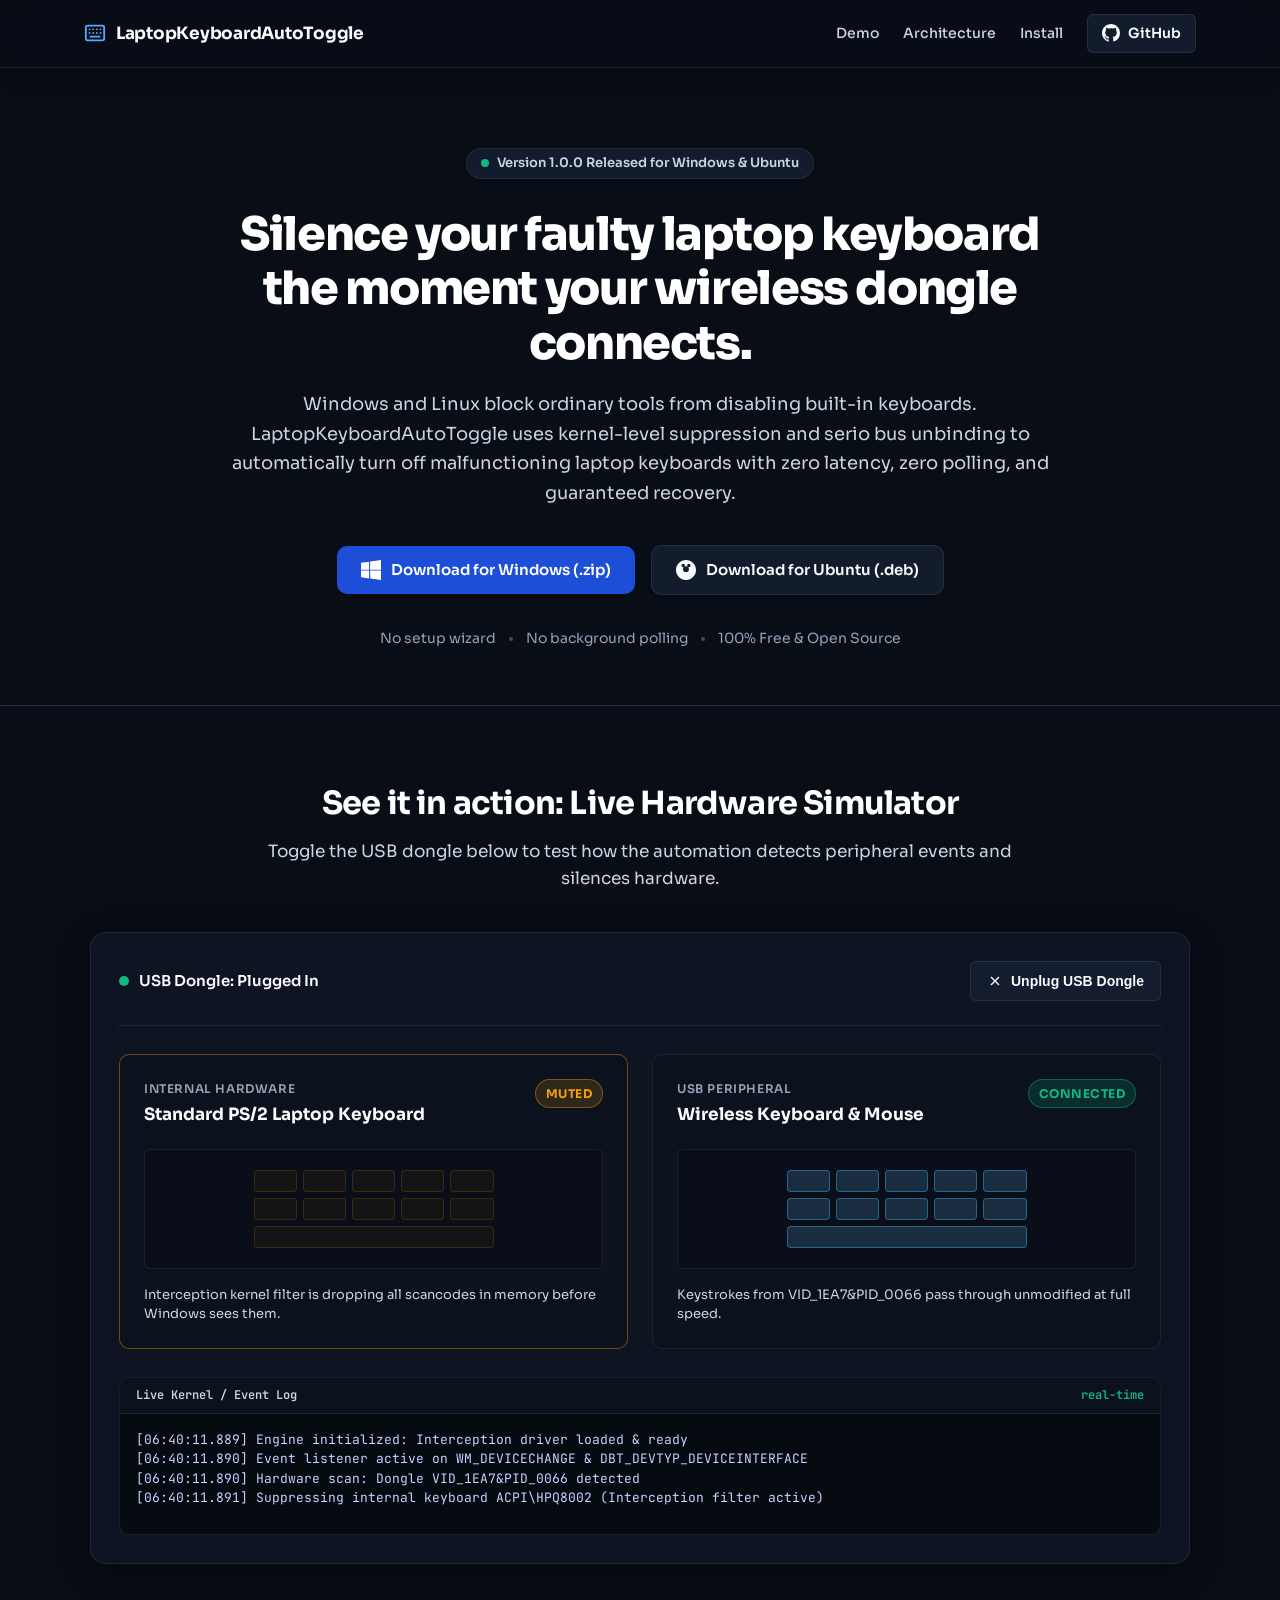
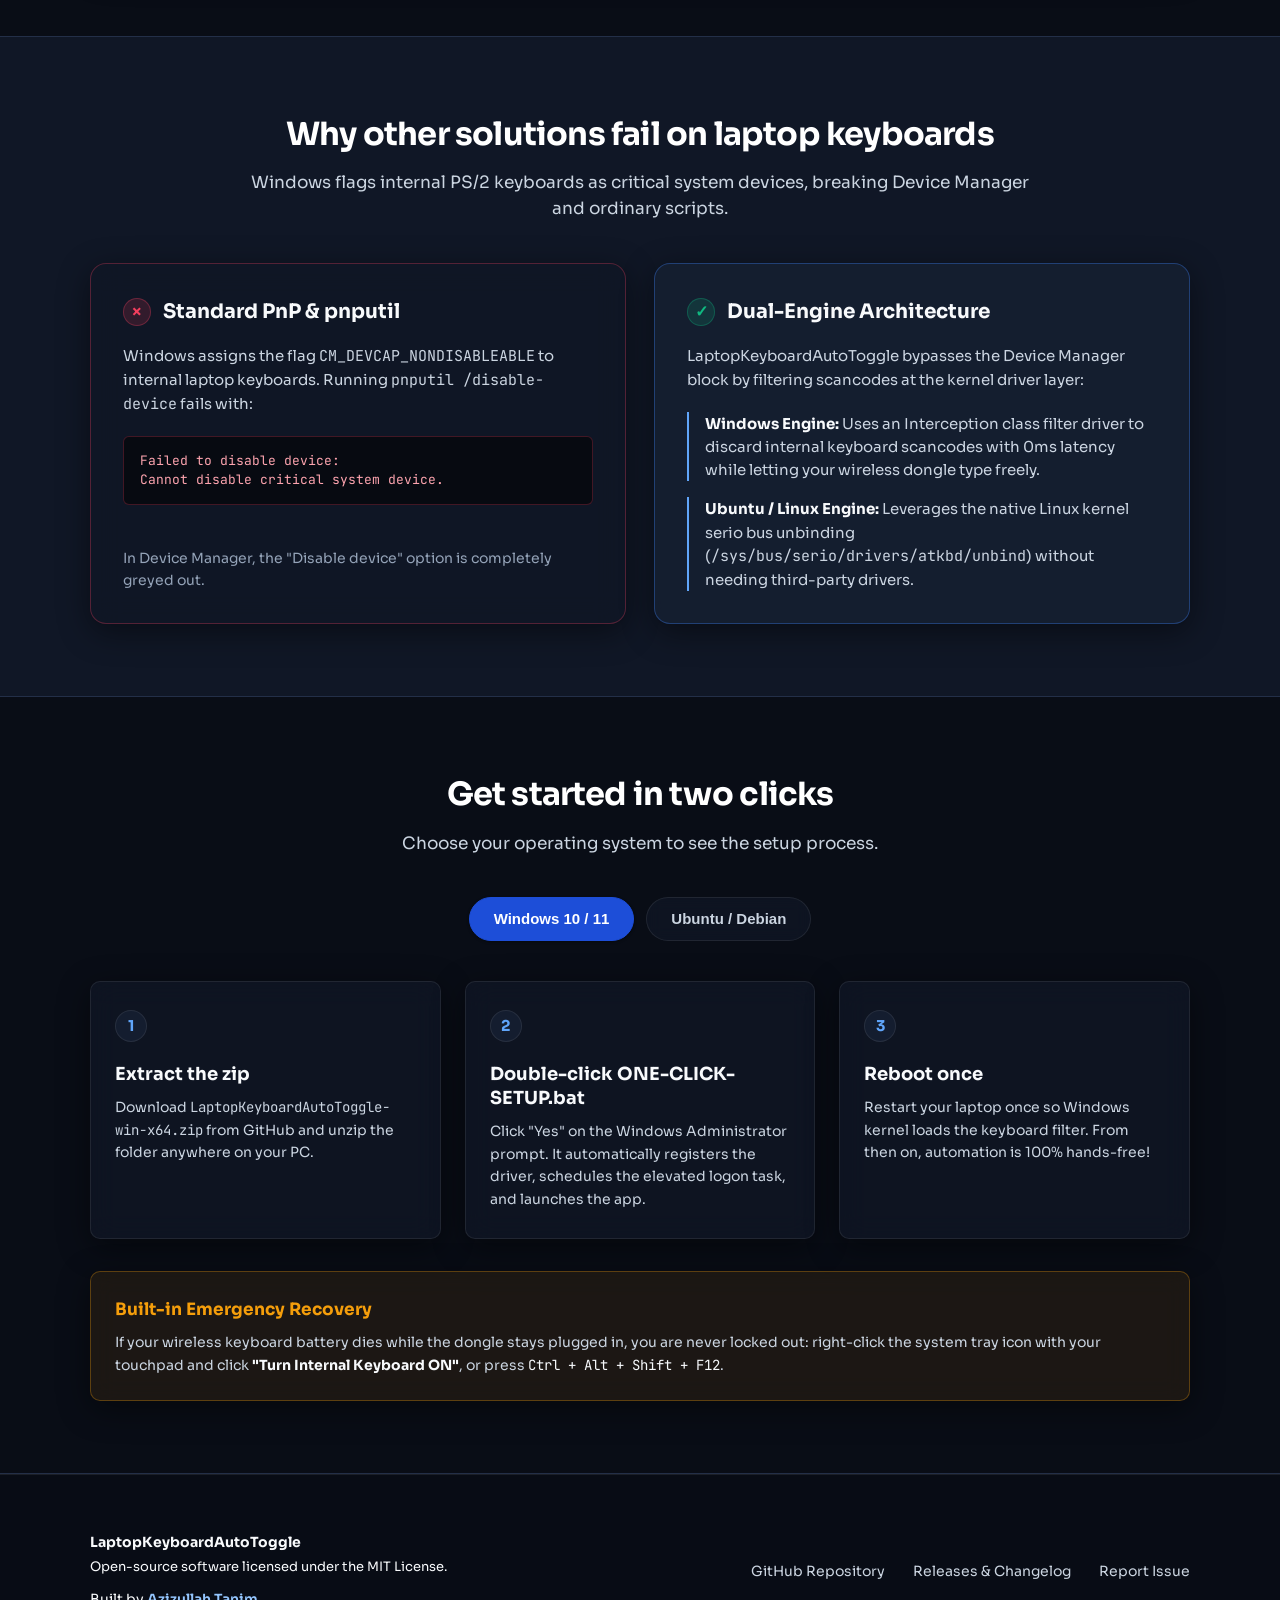
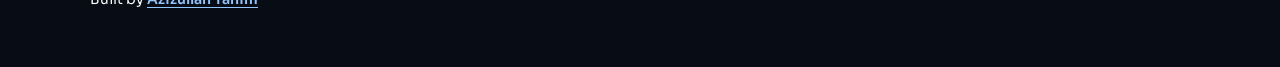
==== commit d82b62f8: "Add custom HTML/CSS social preview card (og-image.png) crafted with impeccable" ====
--- a/docs/index.html
+++ b/docs/index.html
@@ -5,6 +5,23 @@
   <meta name="viewport" content="width=device-width, initial-scale=1.0">
   <title>LaptopKeyboardAutoToggle — Automatic Internal Keyboard Suppression</title>
   <meta name="description" content="Lightweight open-source utility for Windows and Ubuntu that automatically silences faulty laptop keyboards when a wireless USB dongle connects.">
+  
+  <!-- Open Graph / Facebook -->
+  <meta property="og:type" content="website">
+  <meta property="og:url" content="https://tanim913.github.io/LaptopKeyboardAutoToggle/">
+  <meta property="og:title" content="LaptopKeyboardAutoToggle — Automatic Internal Keyboard Suppression">
+  <meta property="og:description" content="Lightweight open-source utility for Windows and Ubuntu that automatically silences faulty laptop keyboards when a wireless USB dongle connects.">
+  <meta property="og:image" content="https://tanim913.github.io/LaptopKeyboardAutoToggle/og-image.png">
+  <meta property="og:image:width" content="1200">
+  <meta property="og:image:height" content="630">
+
+  <!-- Twitter / X -->
+  <meta name="twitter:card" content="summary_large_image">
+  <meta name="twitter:url" content="https://tanim913.github.io/LaptopKeyboardAutoToggle/">
+  <meta name="twitter:title" content="LaptopKeyboardAutoToggle — Automatic Internal Keyboard Suppression">
+  <meta name="twitter:description" content="Lightweight open-source utility for Windows and Ubuntu that automatically silences faulty laptop keyboards when a wireless USB dongle connects.">
+  <meta name="twitter:image" content="https://tanim913.github.io/LaptopKeyboardAutoToggle/og-image.png">
+
   <link rel="stylesheet" href="style.css">
   <link rel="preconnect" href="https://fonts.googleapis.com">
   <link rel="preconnect" href="https://fonts.gstatic.com" crossorigin>
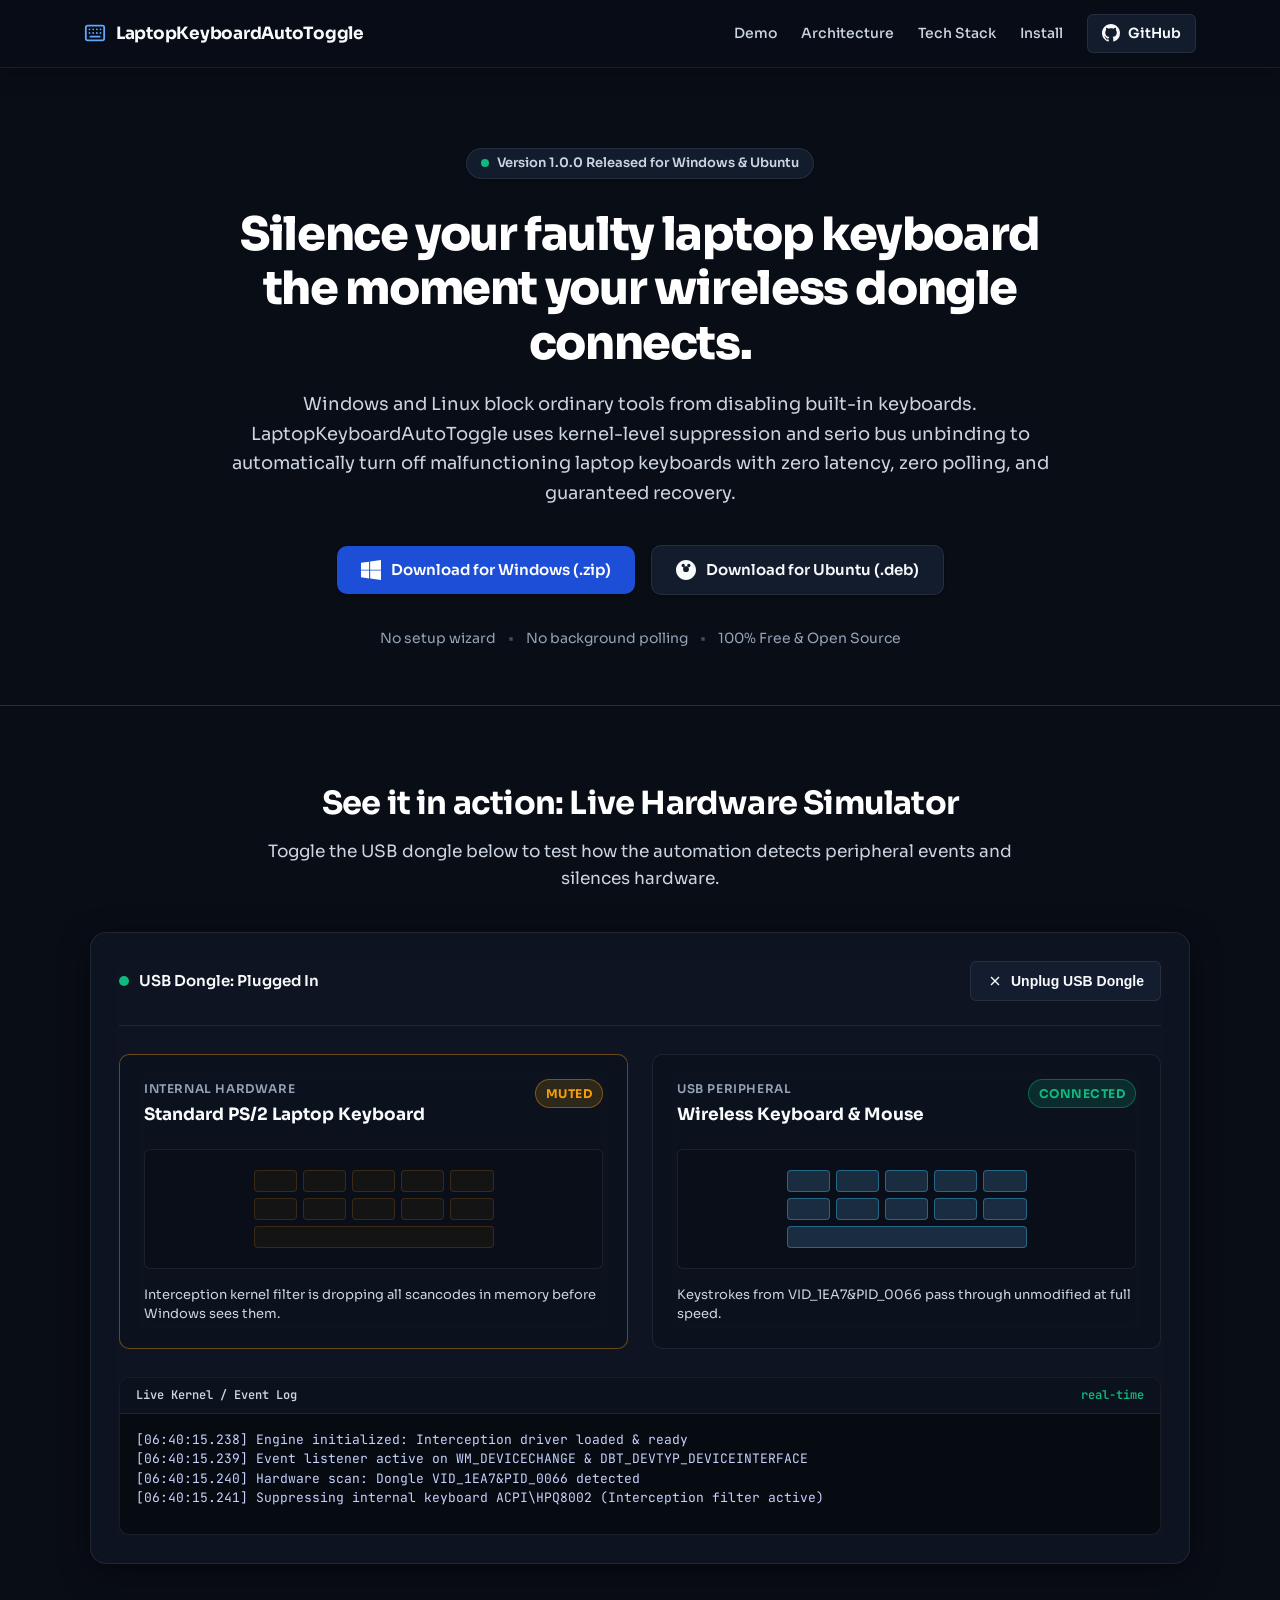
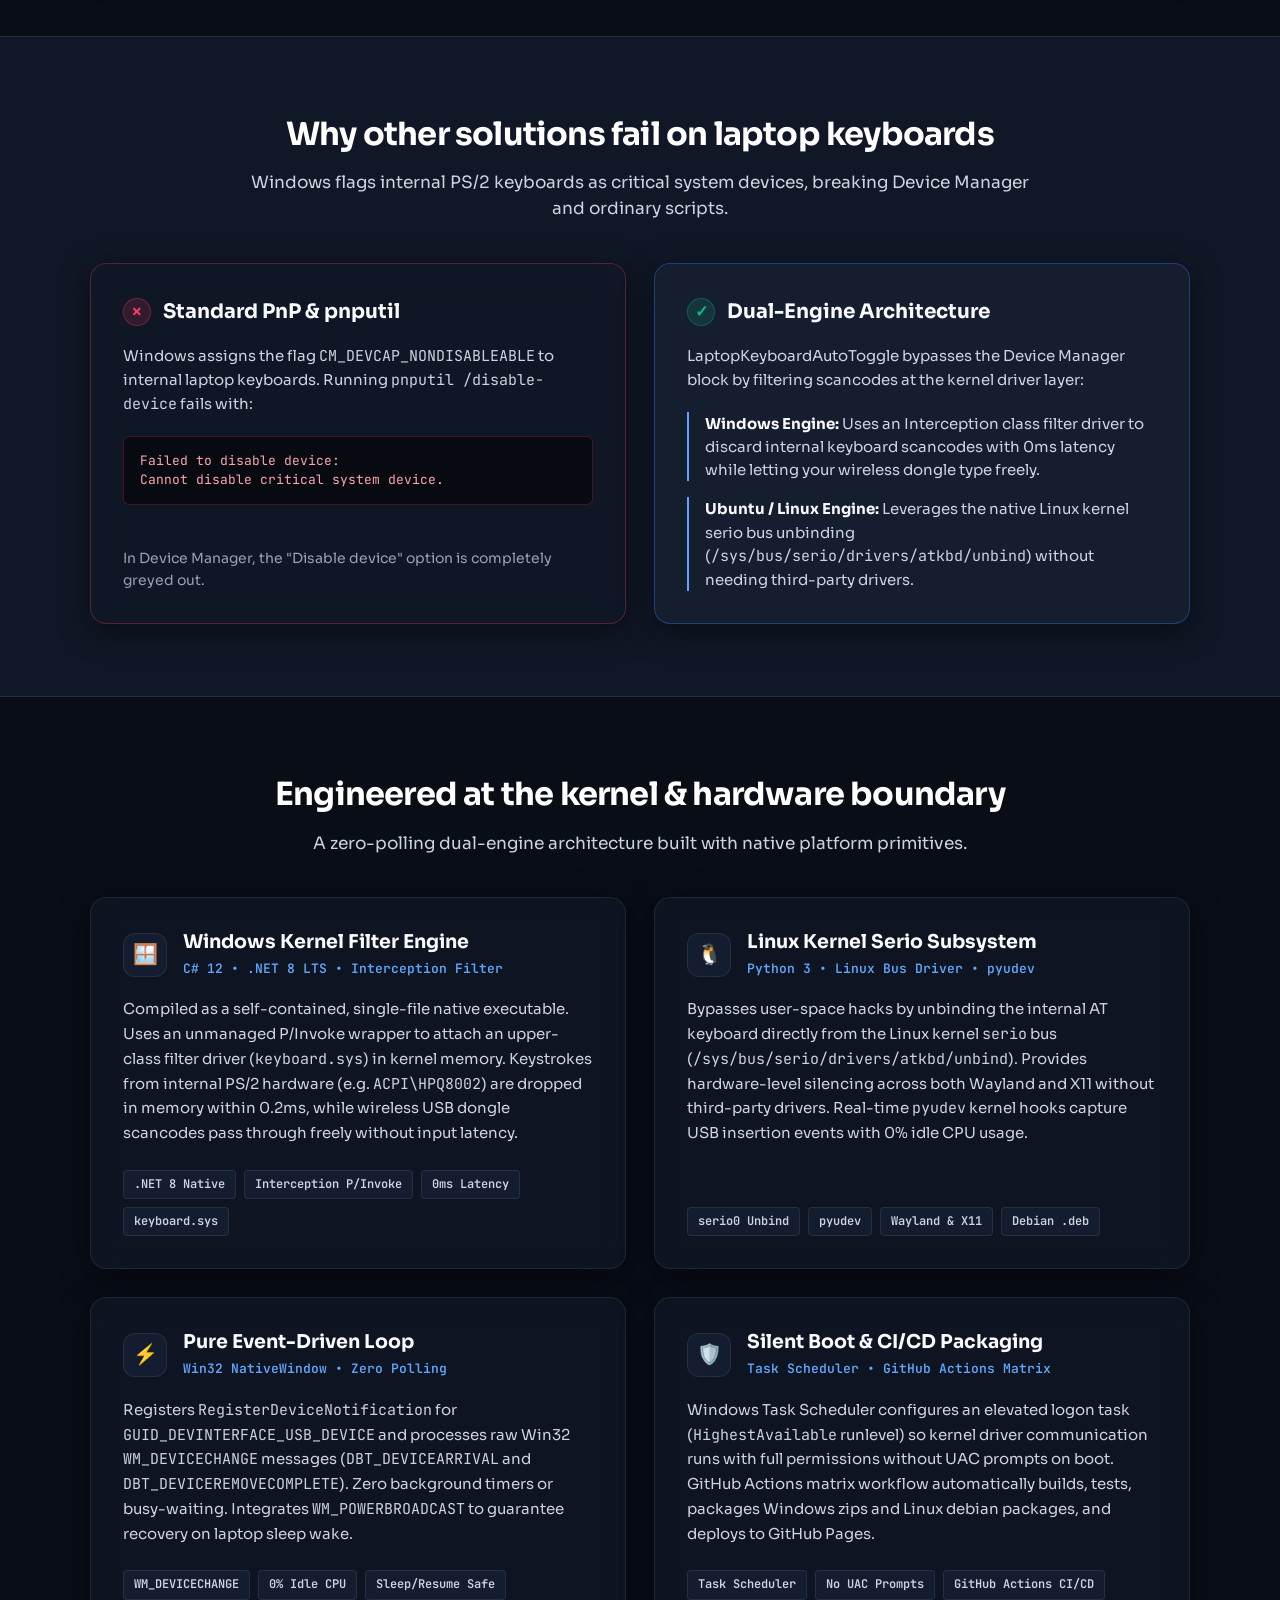
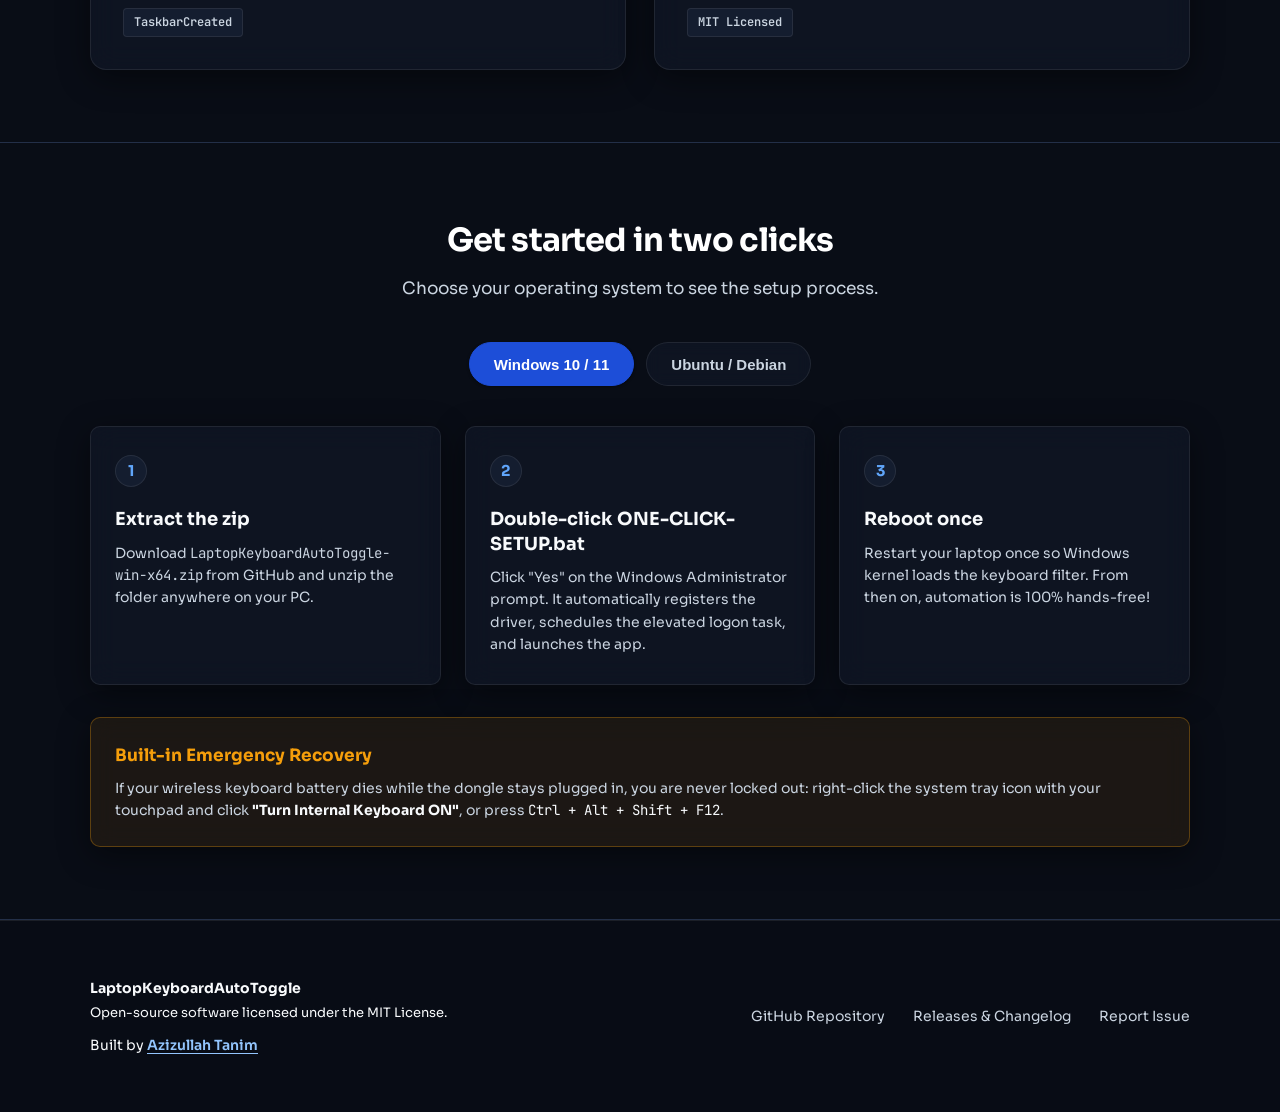
==== commit f0aac77c: "Document engineering technology stack in detail in README and landing page" ====
--- a/docs/index.html
+++ b/docs/index.html
@@ -43,6 +43,7 @@
       <div class="nav-links">
         <a href="#simulator" class="nav-item">Demo</a>
         <a href="#architecture" class="nav-item">Architecture</a>
+        <a href="#tech" class="nav-item">Tech Stack</a>
         <a href="#install" class="nav-item">Install</a>
         <a href="https://github.com/tanim913/LaptopKeyboardAutoToggle" class="nav-btn-gh" target="_blank" rel="noopener" aria-label="GitHub Repository">
           <svg viewBox="0 0 24 24" width="18" height="18" fill="currentColor">
@@ -221,6 +222,94 @@
     </div>
   </section>
 
+  <!-- Technology Stack Section -->
+  <section id="tech" class="tech-section">
+    <div class="section-container">
+      <div class="section-header">
+        <h2 class="section-title">Engineered at the kernel & hardware boundary</h2>
+        <p class="section-subtitle">A zero-polling dual-engine architecture built with native platform primitives.</p>
+      </div>
+
+      <div class="tech-grid">
+        <div class="tech-card">
+          <div class="tech-card-header">
+            <span class="tech-icon-badge win-badge">🪟</span>
+            <div class="tech-header-text">
+              <h3>Windows Kernel Filter Engine</h3>
+              <span class="tech-sub">C# 12 • .NET 8 LTS • Interception Filter</span>
+            </div>
+          </div>
+          <p class="tech-body">
+            Compiled as a self-contained, single-file native executable. Uses an unmanaged P/Invoke wrapper to attach an upper-class filter driver (<code>keyboard.sys</code>) in kernel memory. Keystrokes from internal PS/2 hardware (e.g. <code>ACPI\HPQ8002</code>) are dropped in memory within 0.2ms, while wireless USB dongle scancodes pass through freely without input latency.
+          </p>
+          <div class="tech-tags">
+            <span class="tag">.NET 8 Native</span>
+            <span class="tag">Interception P/Invoke</span>
+            <span class="tag">0ms Latency</span>
+            <span class="tag">keyboard.sys</span>
+          </div>
+        </div>
+
+        <div class="tech-card">
+          <div class="tech-card-header">
+            <span class="tech-icon-badge linux-badge">🐧</span>
+            <div class="tech-header-text">
+              <h3>Linux Kernel Serio Subsystem</h3>
+              <span class="tech-sub">Python 3 • Linux Bus Driver • pyudev</span>
+            </div>
+          </div>
+          <p class="tech-body">
+            Bypasses user-space hacks by unbinding the internal AT keyboard directly from the Linux kernel <code>serio</code> bus (<code>/sys/bus/serio/drivers/atkbd/unbind</code>). Provides hardware-level silencing across both Wayland and X11 without third-party drivers. Real-time <code>pyudev</code> kernel hooks capture USB insertion events with 0% idle CPU usage.
+          </p>
+          <div class="tech-tags">
+            <span class="tag">serio0 Unbind</span>
+            <span class="tag">pyudev</span>
+            <span class="tag">Wayland & X11</span>
+            <span class="tag">Debian .deb</span>
+          </div>
+        </div>
+
+        <div class="tech-card">
+          <div class="tech-card-header">
+            <span class="tech-icon-badge event-badge">⚡</span>
+            <div class="tech-header-text">
+              <h3>Pure Event-Driven Loop</h3>
+              <span class="tech-sub">Win32 NativeWindow • Zero Polling</span>
+            </div>
+          </div>
+          <p class="tech-body">
+            Registers <code>RegisterDeviceNotification</code> for <code>GUID_DEVINTERFACE_USB_DEVICE</code> and processes raw Win32 <code>WM_DEVICECHANGE</code> messages (<code>DBT_DEVICEARRIVAL</code> and <code>DBT_DEVICEREMOVECOMPLETE</code>). Zero background timers or busy-waiting. Integrates <code>WM_POWERBROADCAST</code> to guarantee recovery on laptop sleep wake.
+          </p>
+          <div class="tech-tags">
+            <span class="tag">WM_DEVICECHANGE</span>
+            <span class="tag">0% Idle CPU</span>
+            <span class="tag">Sleep/Resume Safe</span>
+            <span class="tag">TaskbarCreated</span>
+          </div>
+        </div>
+
+        <div class="tech-card">
+          <div class="tech-card-header">
+            <span class="tech-icon-badge boot-badge">🛡️</span>
+            <div class="tech-header-text">
+              <h3>Silent Boot & CI/CD Packaging</h3>
+              <span class="tech-sub">Task Scheduler • GitHub Actions Matrix</span>
+            </div>
+          </div>
+          <p class="tech-body">
+            Windows Task Scheduler configures an elevated logon task (<code>HighestAvailable</code> runlevel) so kernel driver communication runs with full permissions without UAC prompts on boot. GitHub Actions matrix workflow automatically builds, tests, packages Windows zips and Linux debian packages, and deploys to GitHub Pages.
+          </p>
+          <div class="tech-tags">
+            <span class="tag">Task Scheduler</span>
+            <span class="tag">No UAC Prompts</span>
+            <span class="tag">GitHub Actions CI/CD</span>
+            <span class="tag">MIT Licensed</span>
+          </div>
+        </div>
+      </div>
+    </div>
+  </section>
+
   <!-- Installation & Usage Guide -->
   <section id="install" class="install-section">
     <div class="section-container">
--- a/docs/style.css
+++ b/docs/style.css
@@ -773,6 +773,107 @@
   color: var(--text-primary);
 }
 
+/* Technology Stack Section */
+.tech-section {
+  padding: 4.5rem 1.5rem;
+  border-bottom: 1px solid var(--border-subtle);
+  background-color: var(--bg-canvas);
+  position: relative;
+  z-index: 1;
+}
+
+.tech-grid {
+  display: grid;
+  grid-template-columns: 1fr 1fr;
+  gap: 1.75rem;
+}
+
+.tech-card {
+  background-color: var(--glass-surface);
+  backdrop-filter: blur(14px);
+  -webkit-backdrop-filter: blur(14px);
+  border-radius: var(--radius-lg);
+  padding: 2rem;
+  border: 1px solid var(--glass-border);
+  display: flex;
+  flex-direction: column;
+  box-shadow: var(--shadow-glass);
+  transition: transform 0.25s cubic-bezier(0.16, 1, 0.3, 1), border-color 0.25s ease;
+}
+
+.tech-card:hover {
+  transform: translateY(-2px);
+  border-color: var(--glass-border-hover);
+}
+
+.tech-card-header {
+  display: flex;
+  align-items: center;
+  gap: 1rem;
+  margin-bottom: 1.125rem;
+}
+
+.tech-icon-badge {
+  width: 44px;
+  height: 44px;
+  border-radius: 12px;
+  background-color: var(--glass-surface-elevated);
+  border: 1px solid var(--glass-border);
+  display: flex;
+  align-items: center;
+  justify-content: center;
+  font-size: 1.25rem;
+  flex-shrink: 0;
+}
+
+.tech-header-text {
+  display: flex;
+  flex-direction: column;
+  gap: 0.2rem;
+  min-width: 0;
+}
+
+.tech-header-text h3 {
+  font-size: 1.1875rem;
+  font-weight: 700;
+  color: var(--text-primary);
+  line-height: 1.35;
+}
+
+.tech-sub {
+  font-size: 0.8125rem;
+  color: var(--accent-blue-light);
+  font-family: var(--font-mono);
+  font-weight: 600;
+}
+
+.tech-body {
+  font-size: 0.9375rem;
+  color: var(--text-secondary);
+  line-height: 1.65;
+  margin-bottom: 1.5rem;
+}
+
+.tech-tags {
+  display: flex;
+  flex-wrap: wrap;
+  gap: 0.5rem;
+  margin-top: auto;
+}
+
+.tag {
+  display: inline-flex;
+  align-items: center;
+  padding: 0.25rem 0.625rem;
+  font-size: 0.75rem;
+  font-weight: 600;
+  border-radius: 4px;
+  background-color: var(--glass-surface-elevated);
+  border: 1px solid var(--glass-border);
+  color: #cbd5e1;
+  font-family: var(--font-mono);
+}
+
 /* Install Section */
 .install-section {
   padding: 4.5rem 1.5rem;
@@ -1044,7 +1145,8 @@
     gap: 1rem;
   }
 
-  .comparison-grid {
+  .comparison-grid,
+  .tech-grid {
     grid-template-columns: 1fr;
     gap: 1.5rem;
   }
@@ -1071,6 +1173,7 @@
 
   .simulator-section,
   .architecture-section,
+  .tech-section,
   .install-section {
     padding: 3.5rem 1.25rem;
   }
@@ -1138,6 +1241,7 @@
 
   .simulator-section,
   .architecture-section,
+  .tech-section,
   .install-section {
     padding: 2.75rem 1rem;
   }
@@ -1172,7 +1276,8 @@
     align-self: flex-start;
   }
 
-  .comparison-card {
+  .comparison-card,
+  .tech-card {
     padding: 1.25rem;
     border-radius: var(--radius-md);
   }
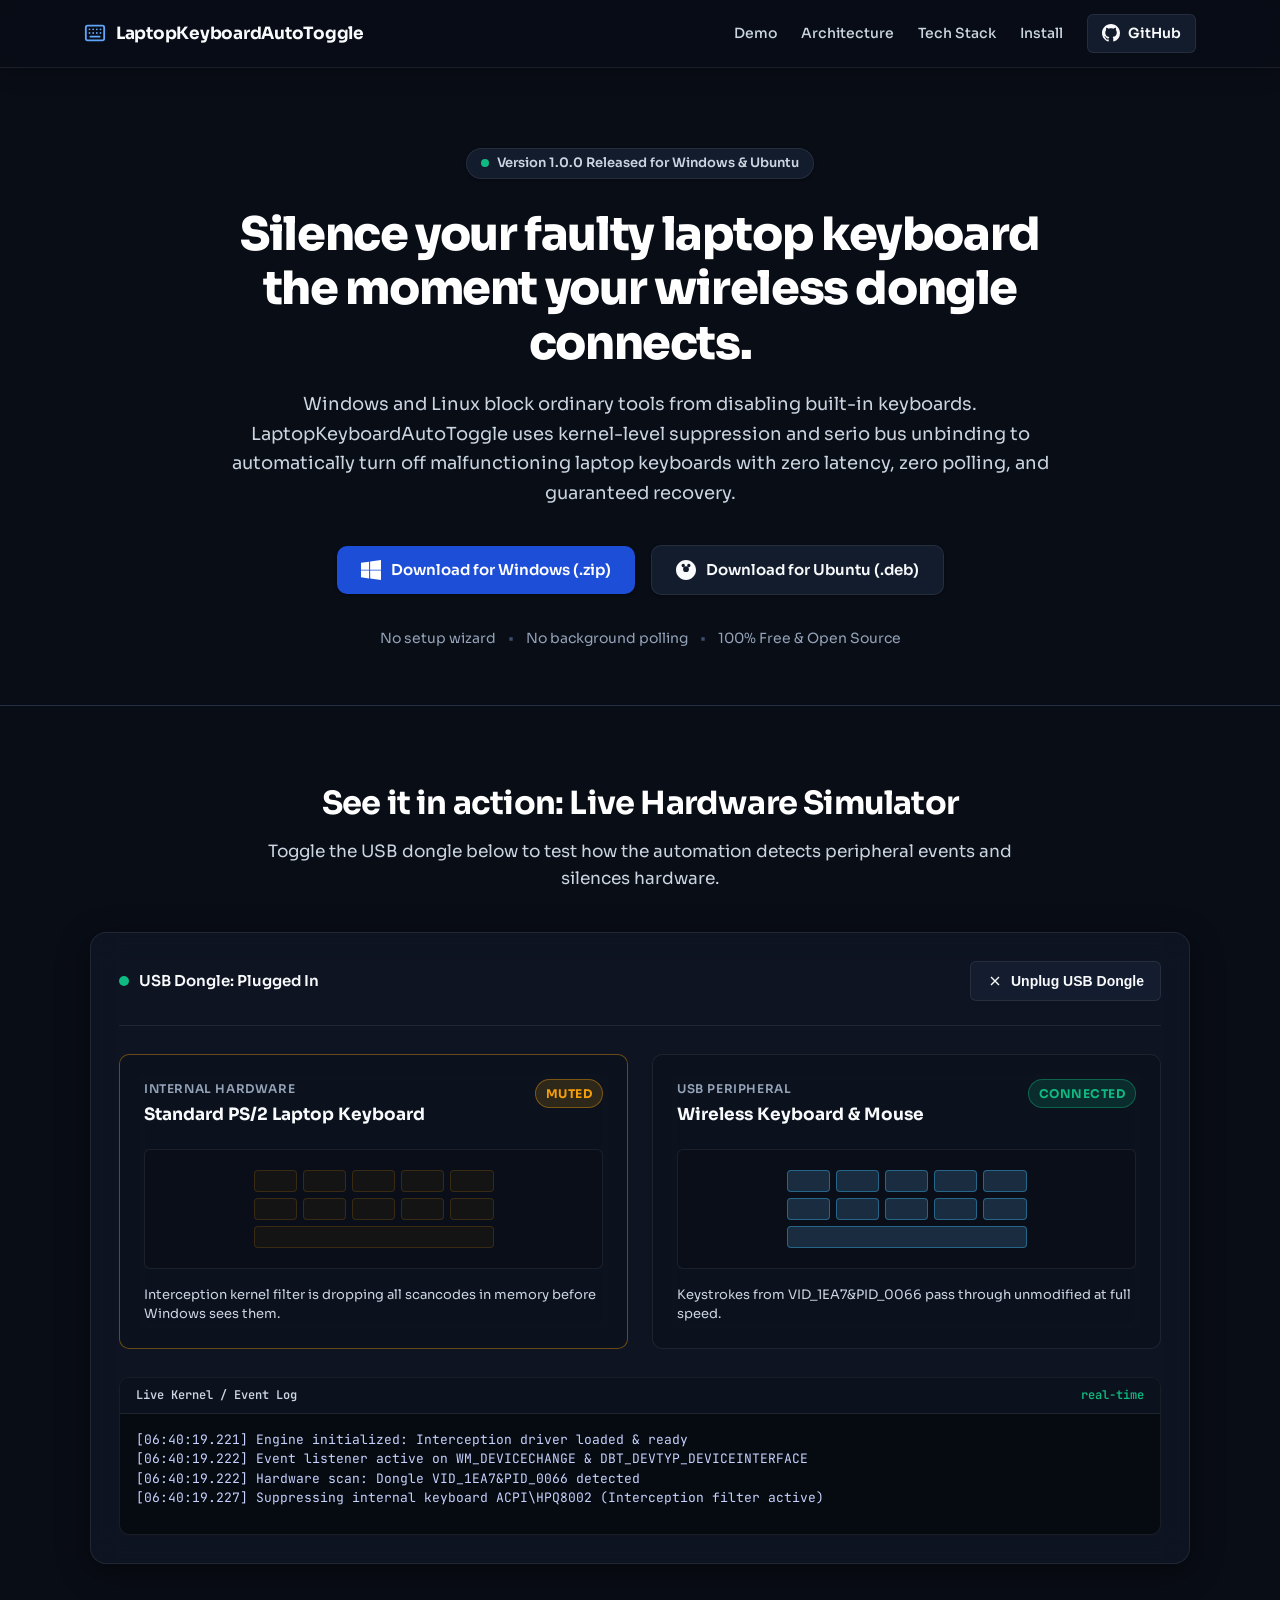
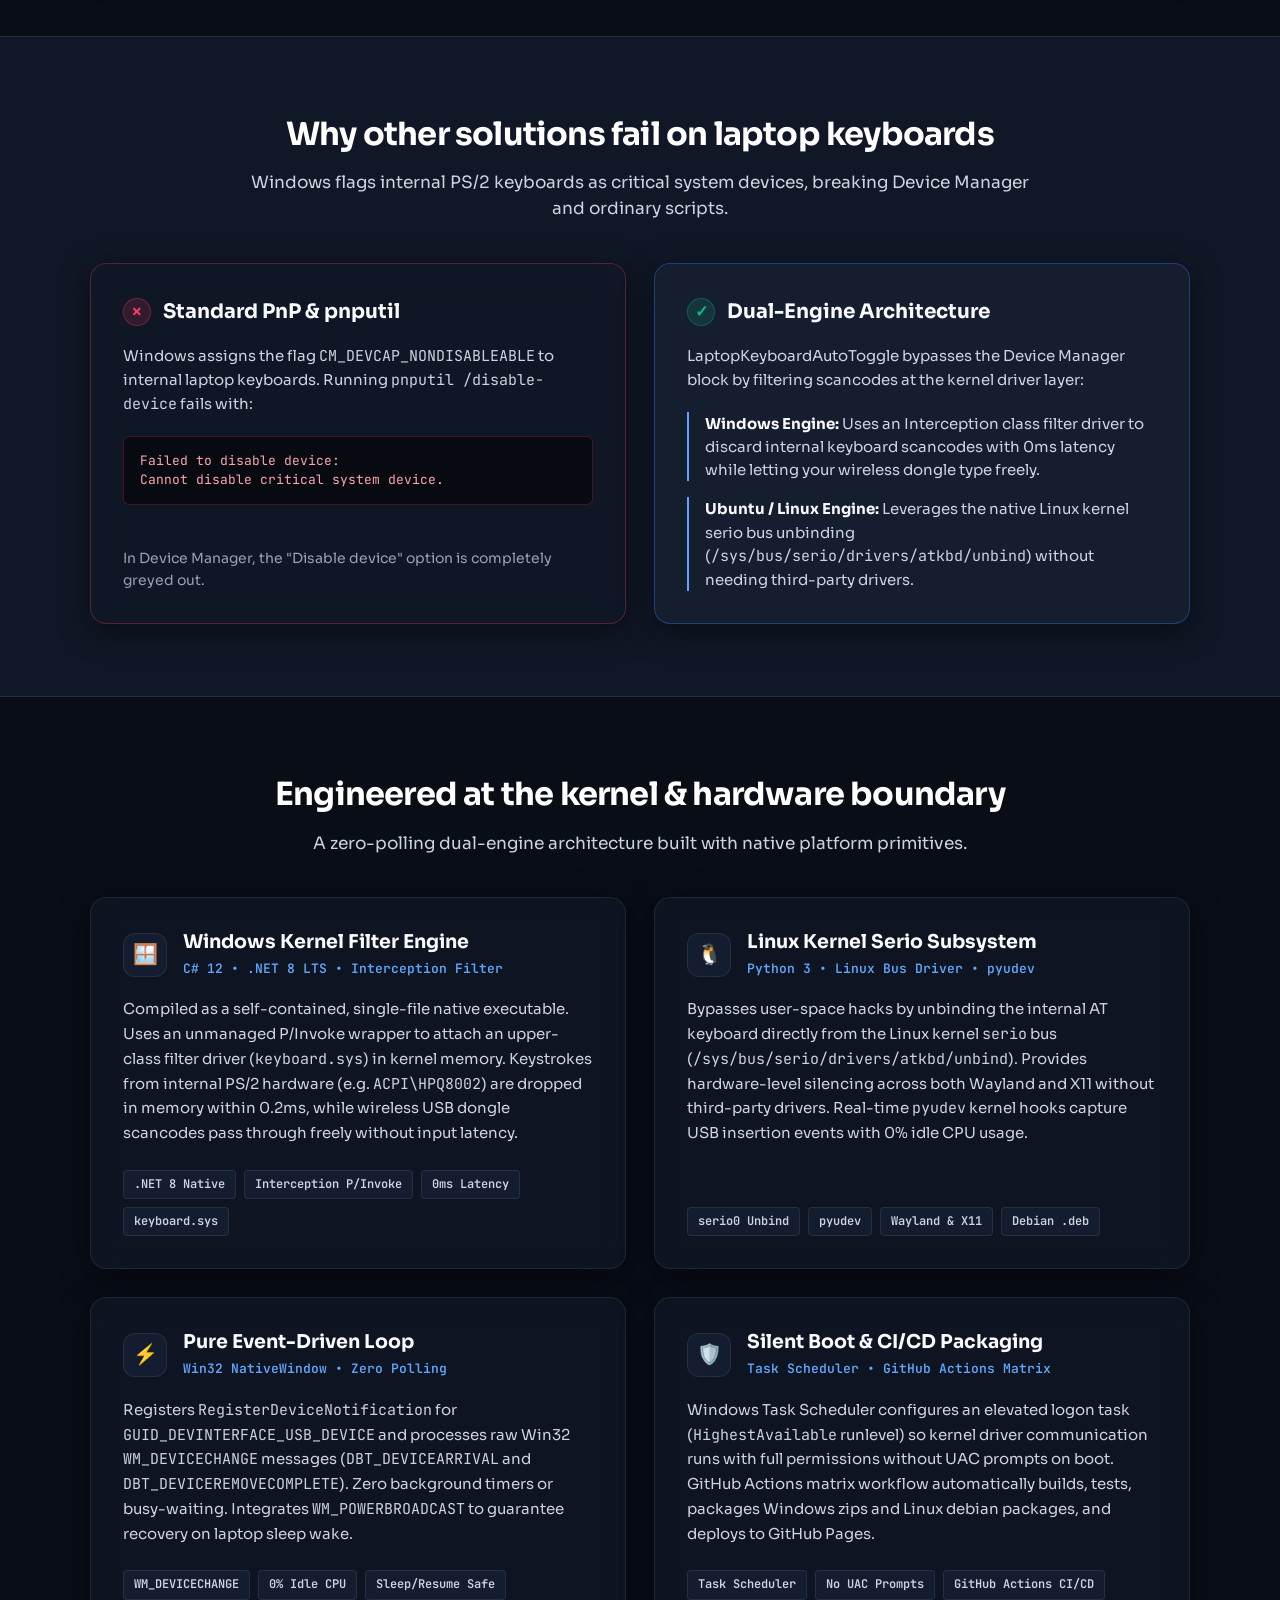
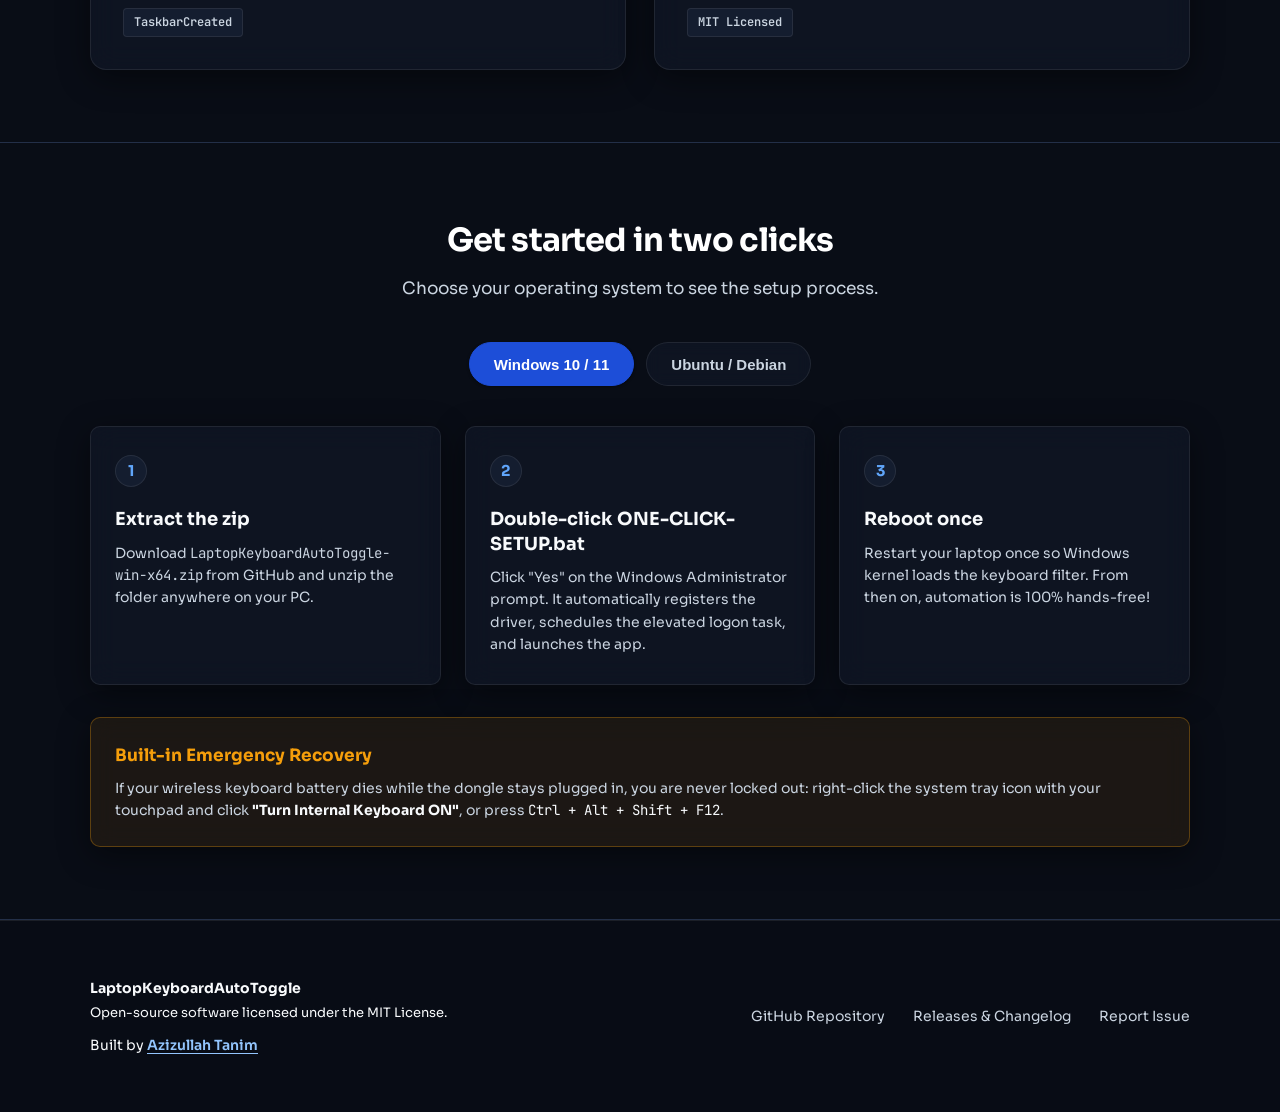
==== commit 4dd6f561: "Fix Ubuntu/Debian package: dongle picker, safe shutdown, CI install tests (v1.1-1) The Linux app onl" ====
--- a/docs/index.html
+++ b/docs/index.html
@@ -79,7 +79,7 @@
           <span>Download for Windows (.zip)</span>
         </a>
 
-        <a href="https://github.com/tanim913/LaptopKeyboardAutoToggle/releases/download/v1.0.0/laptop-keyboard-auto-toggle_1.0-1_all.deb" class="btn btn-secondary">
+        <a href="https://github.com/tanim913/LaptopKeyboardAutoToggle/releases/download/v1.1.0/laptop-keyboard-auto-toggle_1.1-1_all.deb" class="btn btn-secondary">
           <svg viewBox="0 0 24 24" width="20" height="20" fill="currentColor">
             <path d="M12 0C5.373 0 0 5.373 0 12c0 6.627 5.373 12 12 12s12-5.373 12-12c0-6.627-5.373-12-12-12zm-3.414 4.586a2.001 2.001 0 110 4 2.001 2.001 0 010-4zm6.828 0a2 2 0 110 4 2 2 0 010-4zM12 14.5a3.5 3.5 0 110-7 3.5 3.5 0 010 7z"/>
           </svg>
@@ -360,7 +360,7 @@
           <div class="step-card">
             <div class="step-num">1</div>
             <h3>Download the .deb</h3>
-            <p>Download <code>laptop-keyboard-auto-toggle_1.0-1_all.deb</code> from GitHub Releases.</p>
+            <p>Download <code>laptop-keyboard-auto-toggle_1.1-1_all.deb</code> from GitHub Releases.</p>
           </div>
 
           <div class="step-card">
@@ -368,15 +368,15 @@
             <h3>Double-click to install</h3>
             <p>Open it with Ubuntu Software Center and click <strong>Install</strong>, or run in terminal:</p>
             <div class="code-line">
-              <code>sudo dpkg -i laptop-keyboard-auto-toggle_1.0-1_all.deb</code>
-              <button class="copy-btn" data-copy="sudo dpkg -i laptop-keyboard-auto-toggle_1.0-1_all.deb">Copy</button>
+              <code>sudo apt install ./laptop-keyboard-auto-toggle_1.1-1_all.deb</code>
+              <button class="copy-btn" data-copy="sudo apt install ./laptop-keyboard-auto-toggle_1.1-1_all.deb">Copy</button>
             </div>
           </div>
 
           <div class="step-card">
             <div class="step-num">3</div>
             <h3>Done</h3>
-            <p>The indicator appears in your Ubuntu top bar and automatically silences the internal keyboard on dongle connection.</p>
+            <p>The indicator appears in your Ubuntu top bar and lets you pick your receiver under <strong>Choose Wireless Dongle</strong>; from then on the internal keyboard is silenced whenever it is plugged in.</p>
           </div>
         </div>
       </div>
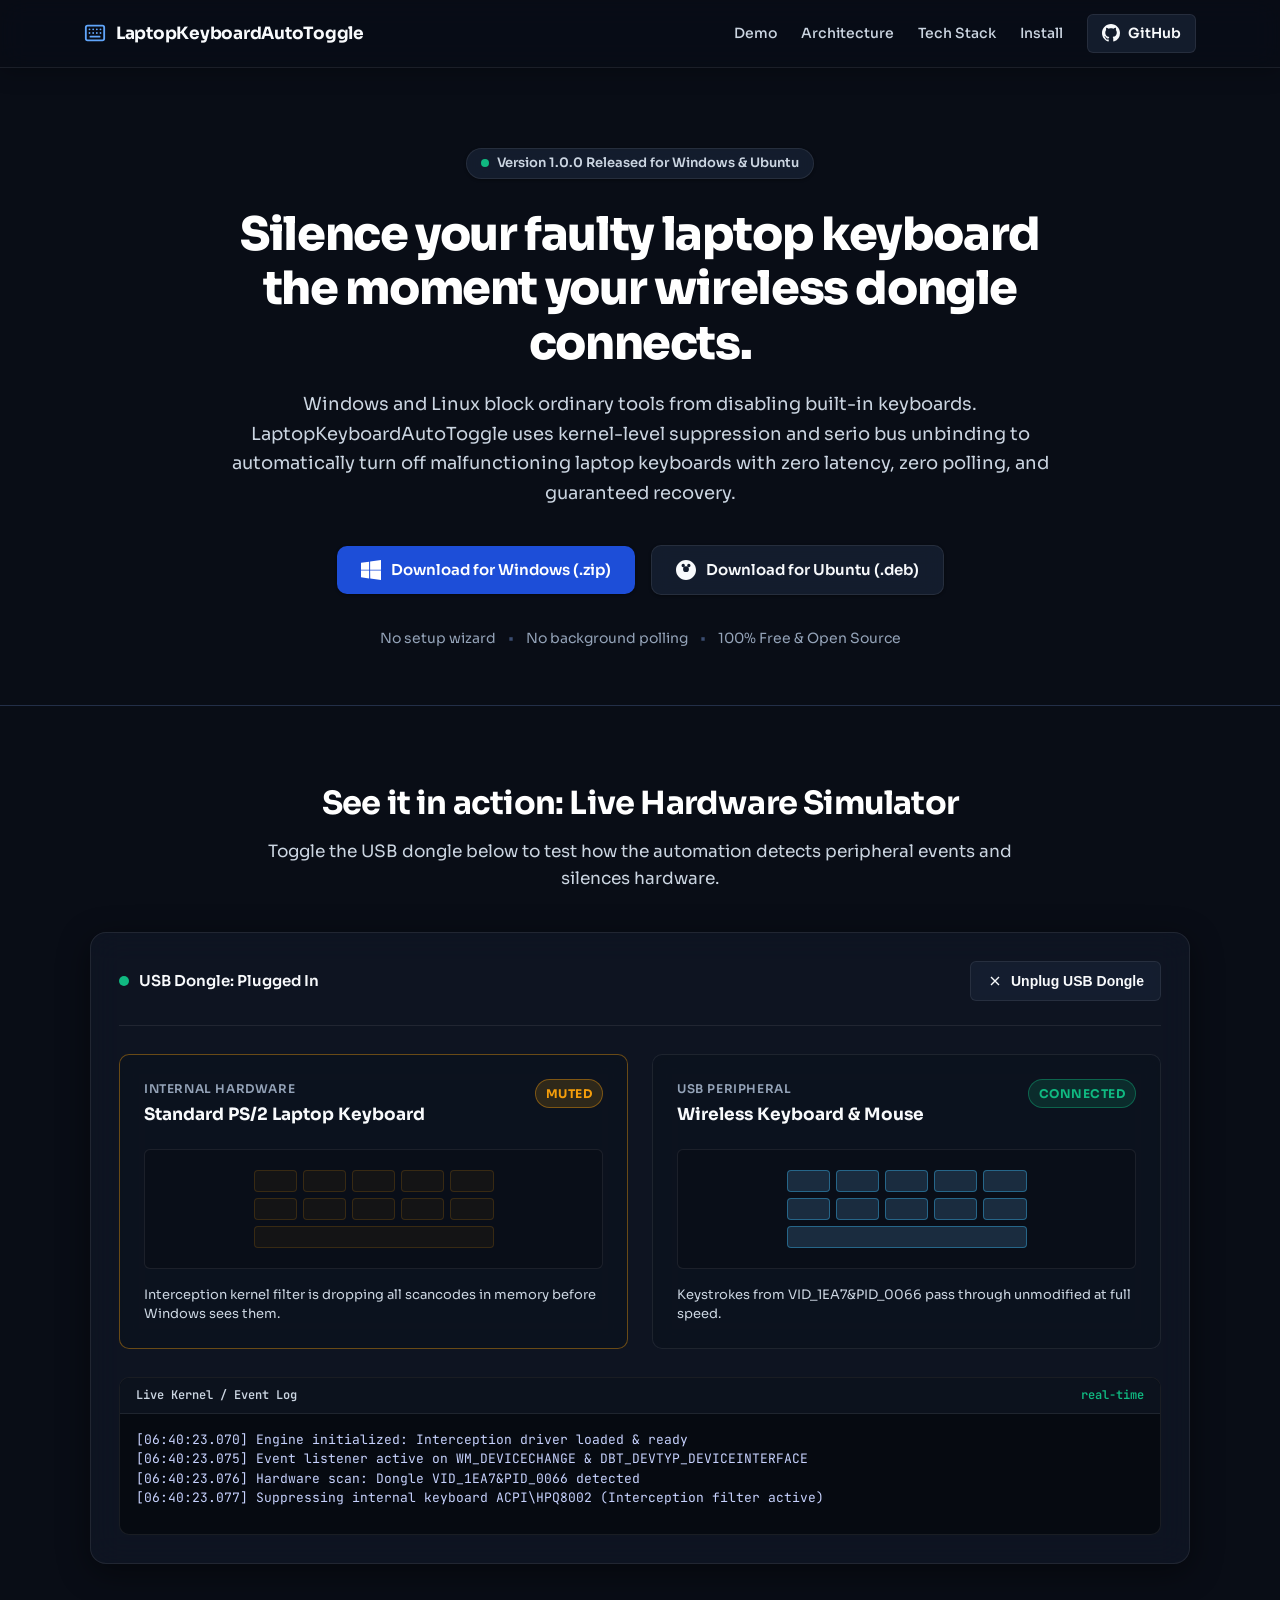
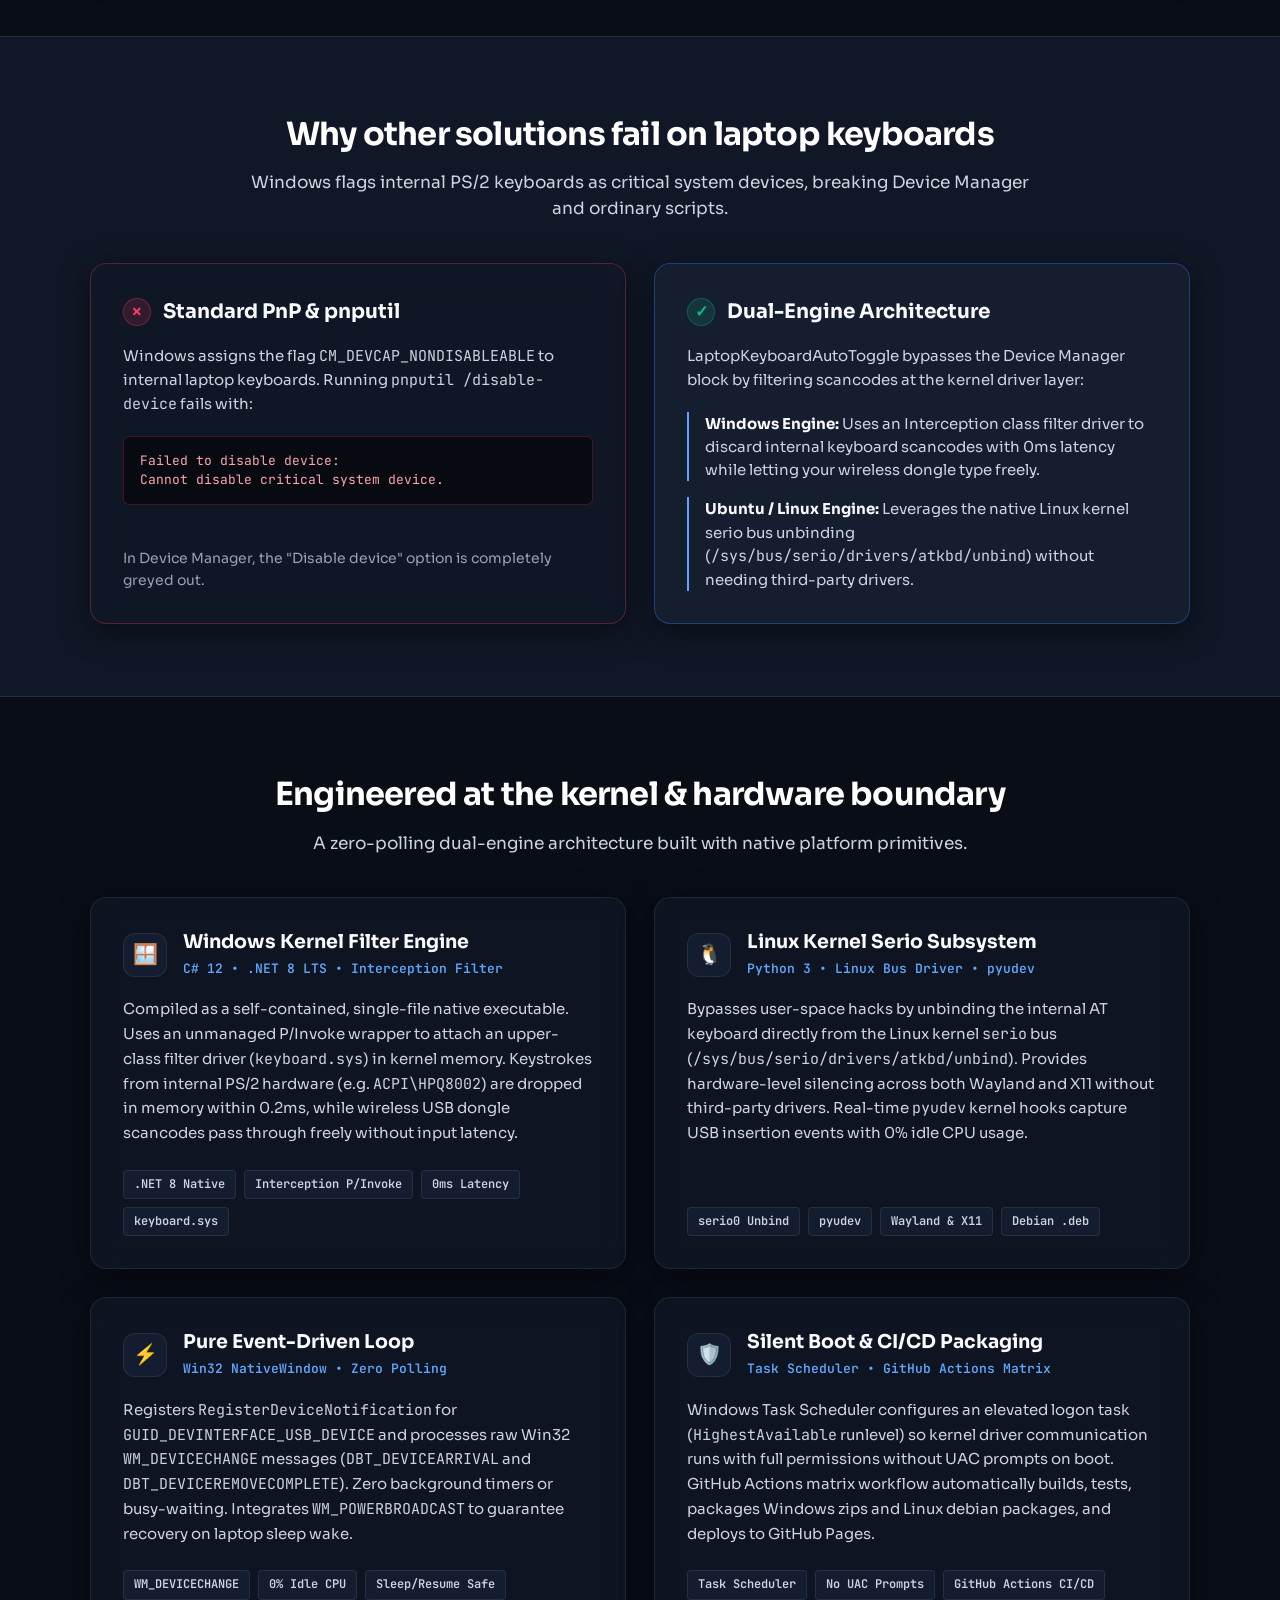
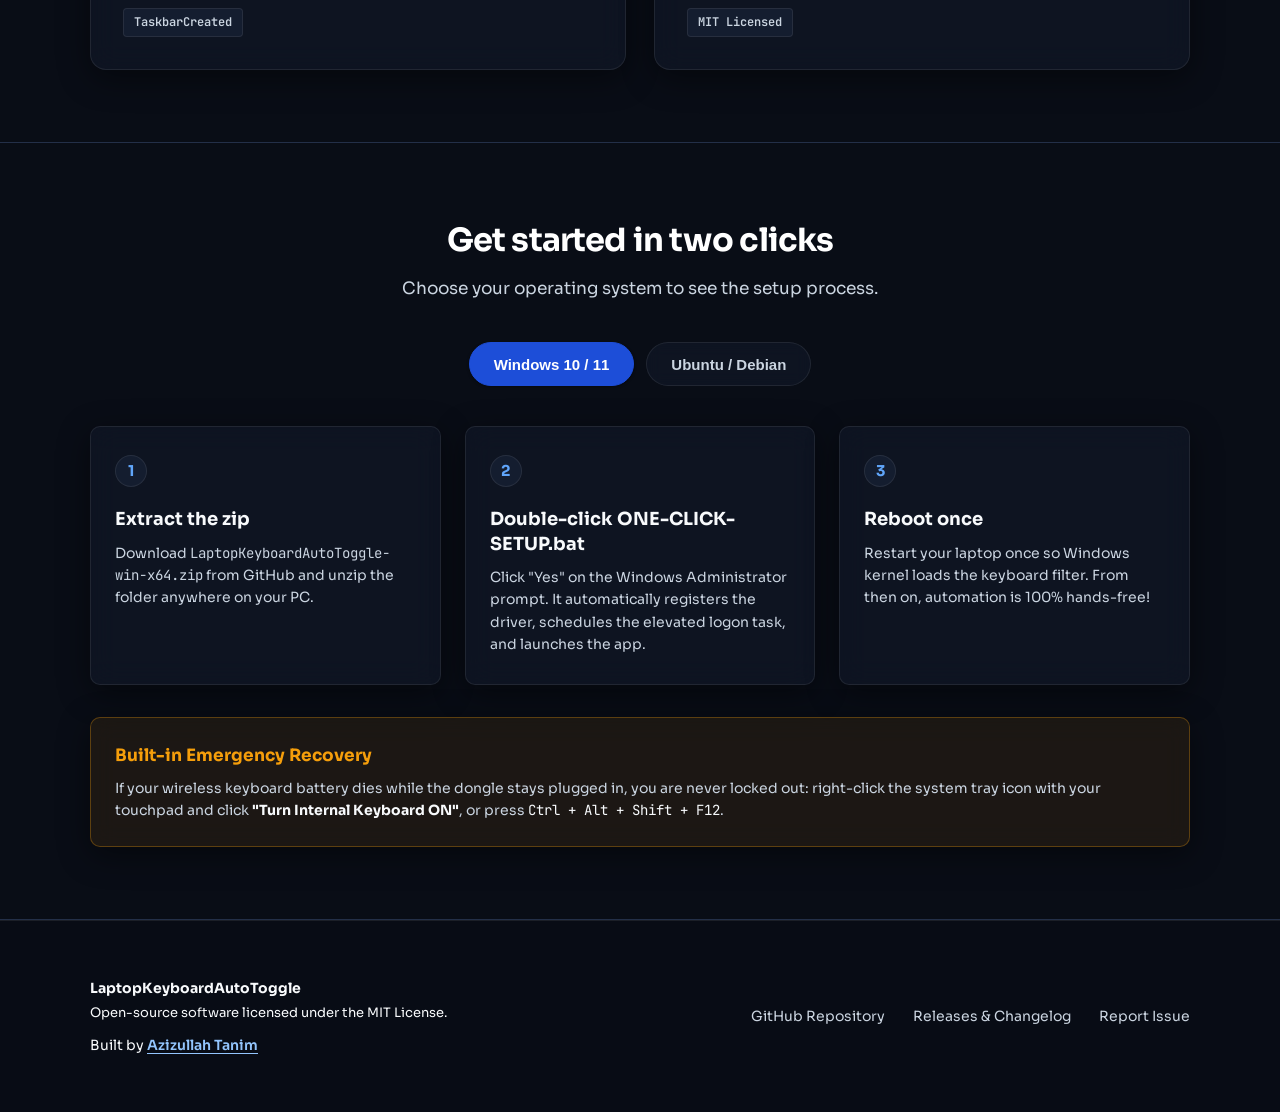
==== commit 1433c242: "Linux: switch the keyboard from a udev rule, from boot and before login (v1.2.0) The tray app only r" ====
--- a/docs/index.html
+++ b/docs/index.html
@@ -79,7 +79,7 @@
           <span>Download for Windows (.zip)</span>
         </a>
 
-        <a href="https://github.com/tanim913/LaptopKeyboardAutoToggle/releases/download/v1.1.0/laptop-keyboard-auto-toggle_1.1-1_all.deb" class="btn btn-secondary">
+        <a href="https://github.com/tanim913/LaptopKeyboardAutoToggle/releases/download/v1.2.0/laptop-keyboard-auto-toggle_1.2.0-1_all.deb" class="btn btn-secondary">
           <svg viewBox="0 0 24 24" width="20" height="20" fill="currentColor">
             <path d="M12 0C5.373 0 0 5.373 0 12c0 6.627 5.373 12 12 12s12-5.373 12-12c0-6.627-5.373-12-12-12zm-3.414 4.586a2.001 2.001 0 110 4 2.001 2.001 0 010-4zm6.828 0a2 2 0 110 4 2 2 0 010-4zM12 14.5a3.5 3.5 0 110-7 3.5 3.5 0 010 7z"/>
           </svg>
@@ -360,7 +360,7 @@
           <div class="step-card">
             <div class="step-num">1</div>
             <h3>Download the .deb</h3>
-            <p>Download <code>laptop-keyboard-auto-toggle_1.1-1_all.deb</code> from GitHub Releases.</p>
+            <p>Download <code>laptop-keyboard-auto-toggle_1.2.0-1_all.deb</code> from GitHub Releases.</p>
           </div>
 
           <div class="step-card">
@@ -368,8 +368,8 @@
             <h3>Double-click to install</h3>
             <p>Open it with Ubuntu Software Center and click <strong>Install</strong>, or run in terminal:</p>
             <div class="code-line">
-              <code>sudo apt install ./laptop-keyboard-auto-toggle_1.1-1_all.deb</code>
-              <button class="copy-btn" data-copy="sudo apt install ./laptop-keyboard-auto-toggle_1.1-1_all.deb">Copy</button>
+              <code>sudo apt install ./laptop-keyboard-auto-toggle_1.2.0-1_all.deb</code>
+              <button class="copy-btn" data-copy="sudo apt install ./laptop-keyboard-auto-toggle_1.2.0-1_all.deb">Copy</button>
             </div>
           </div>
 
